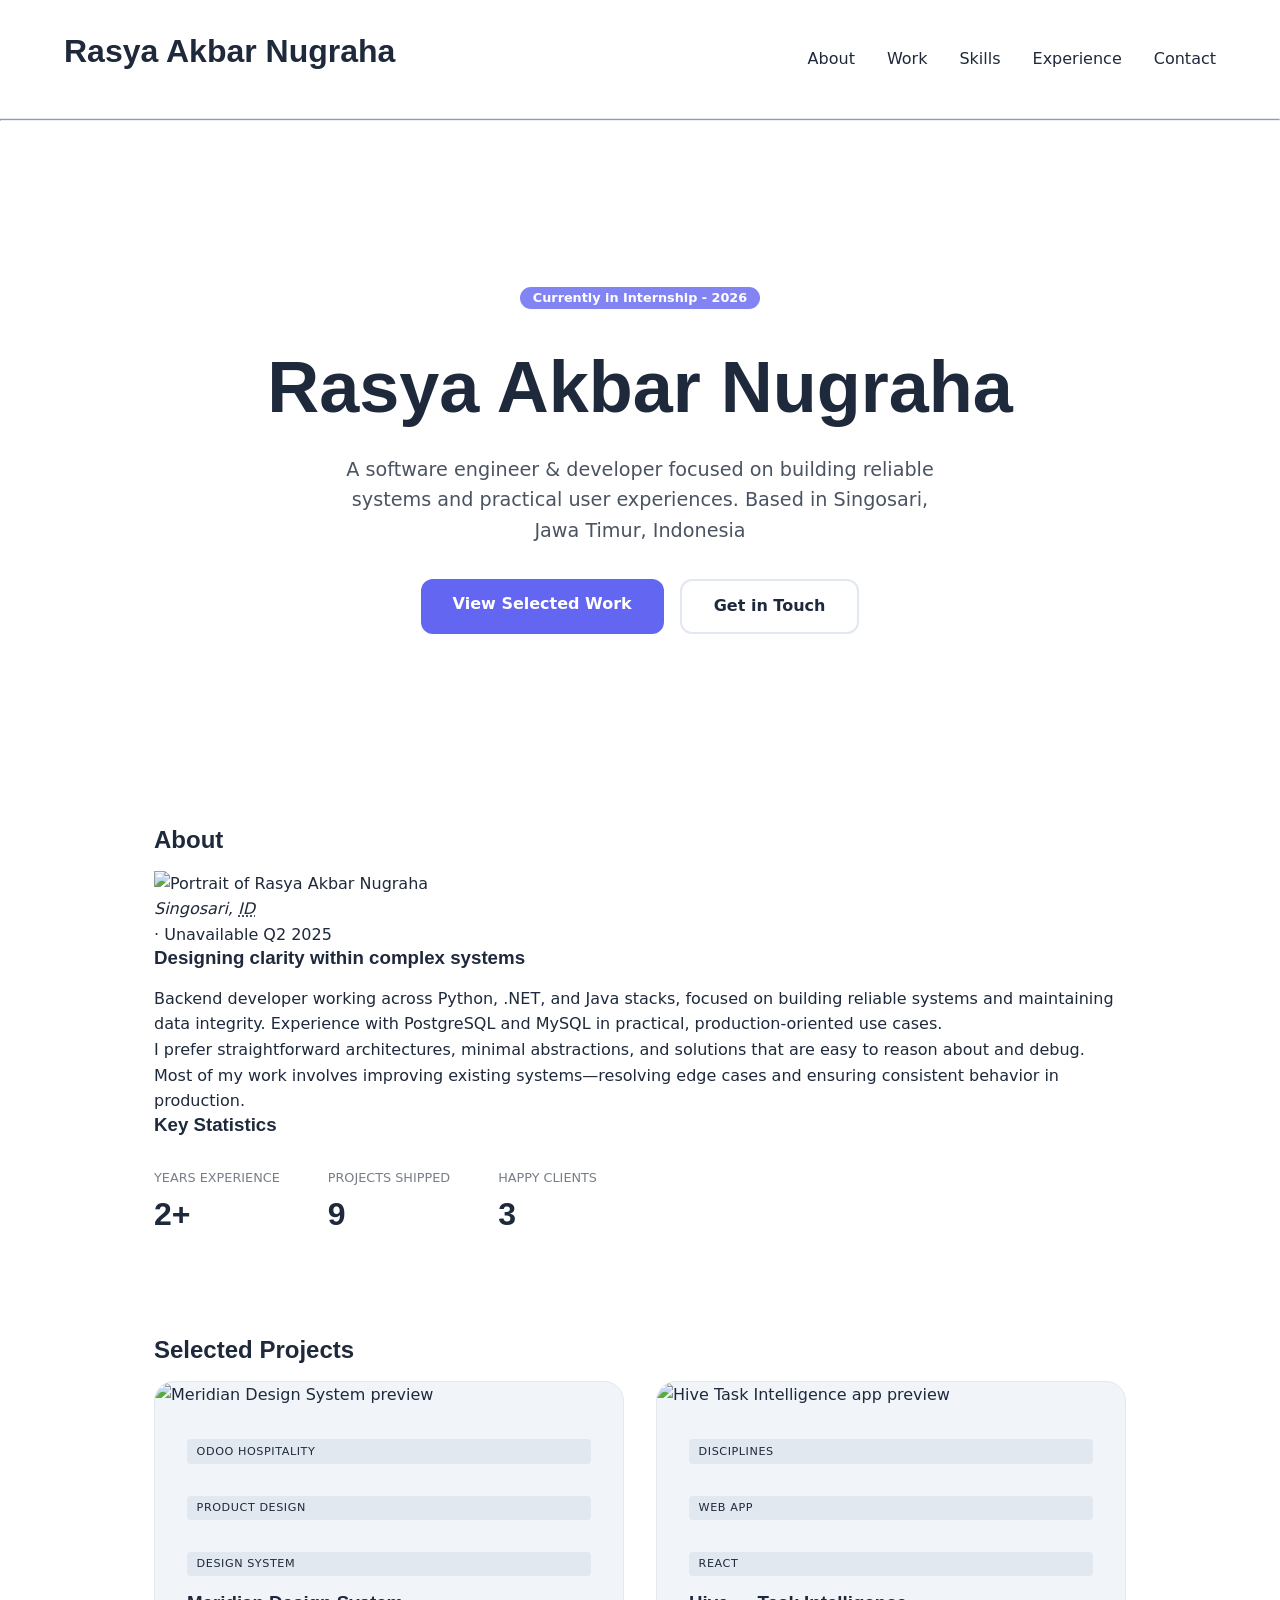
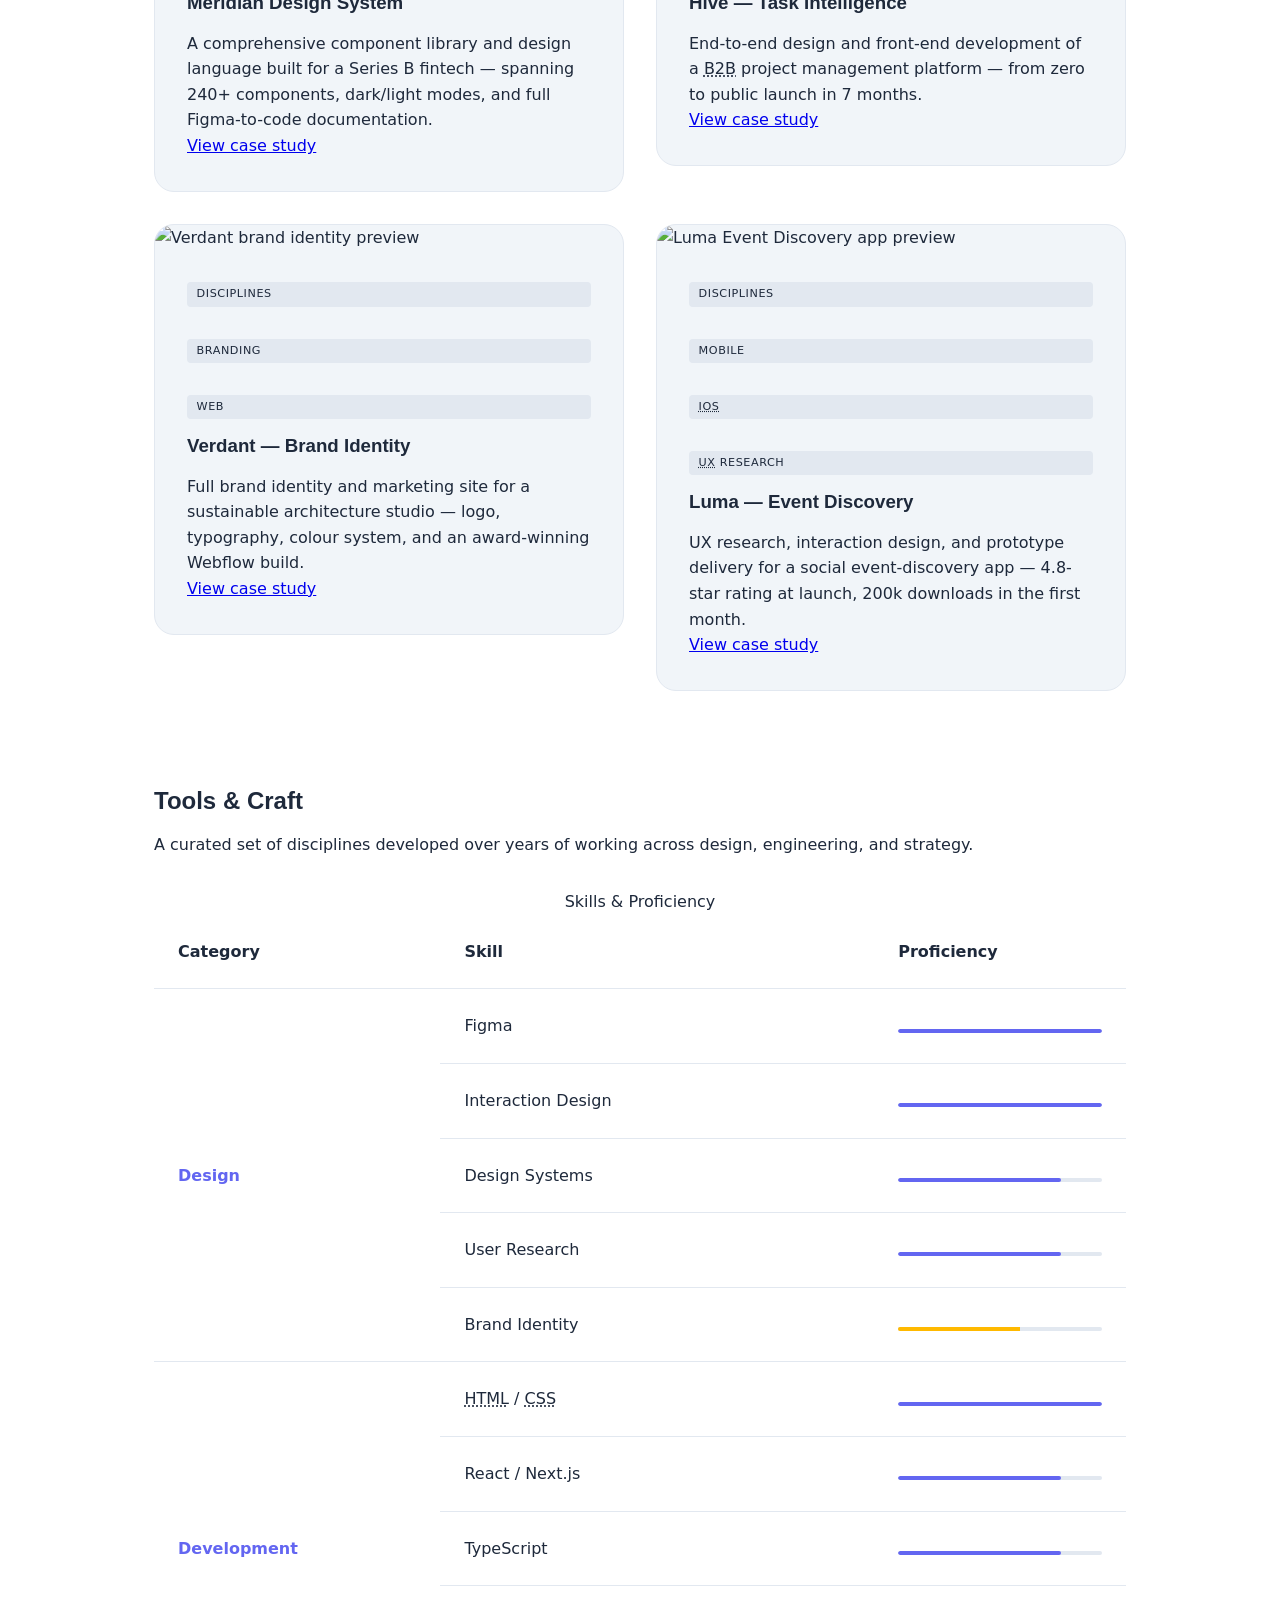
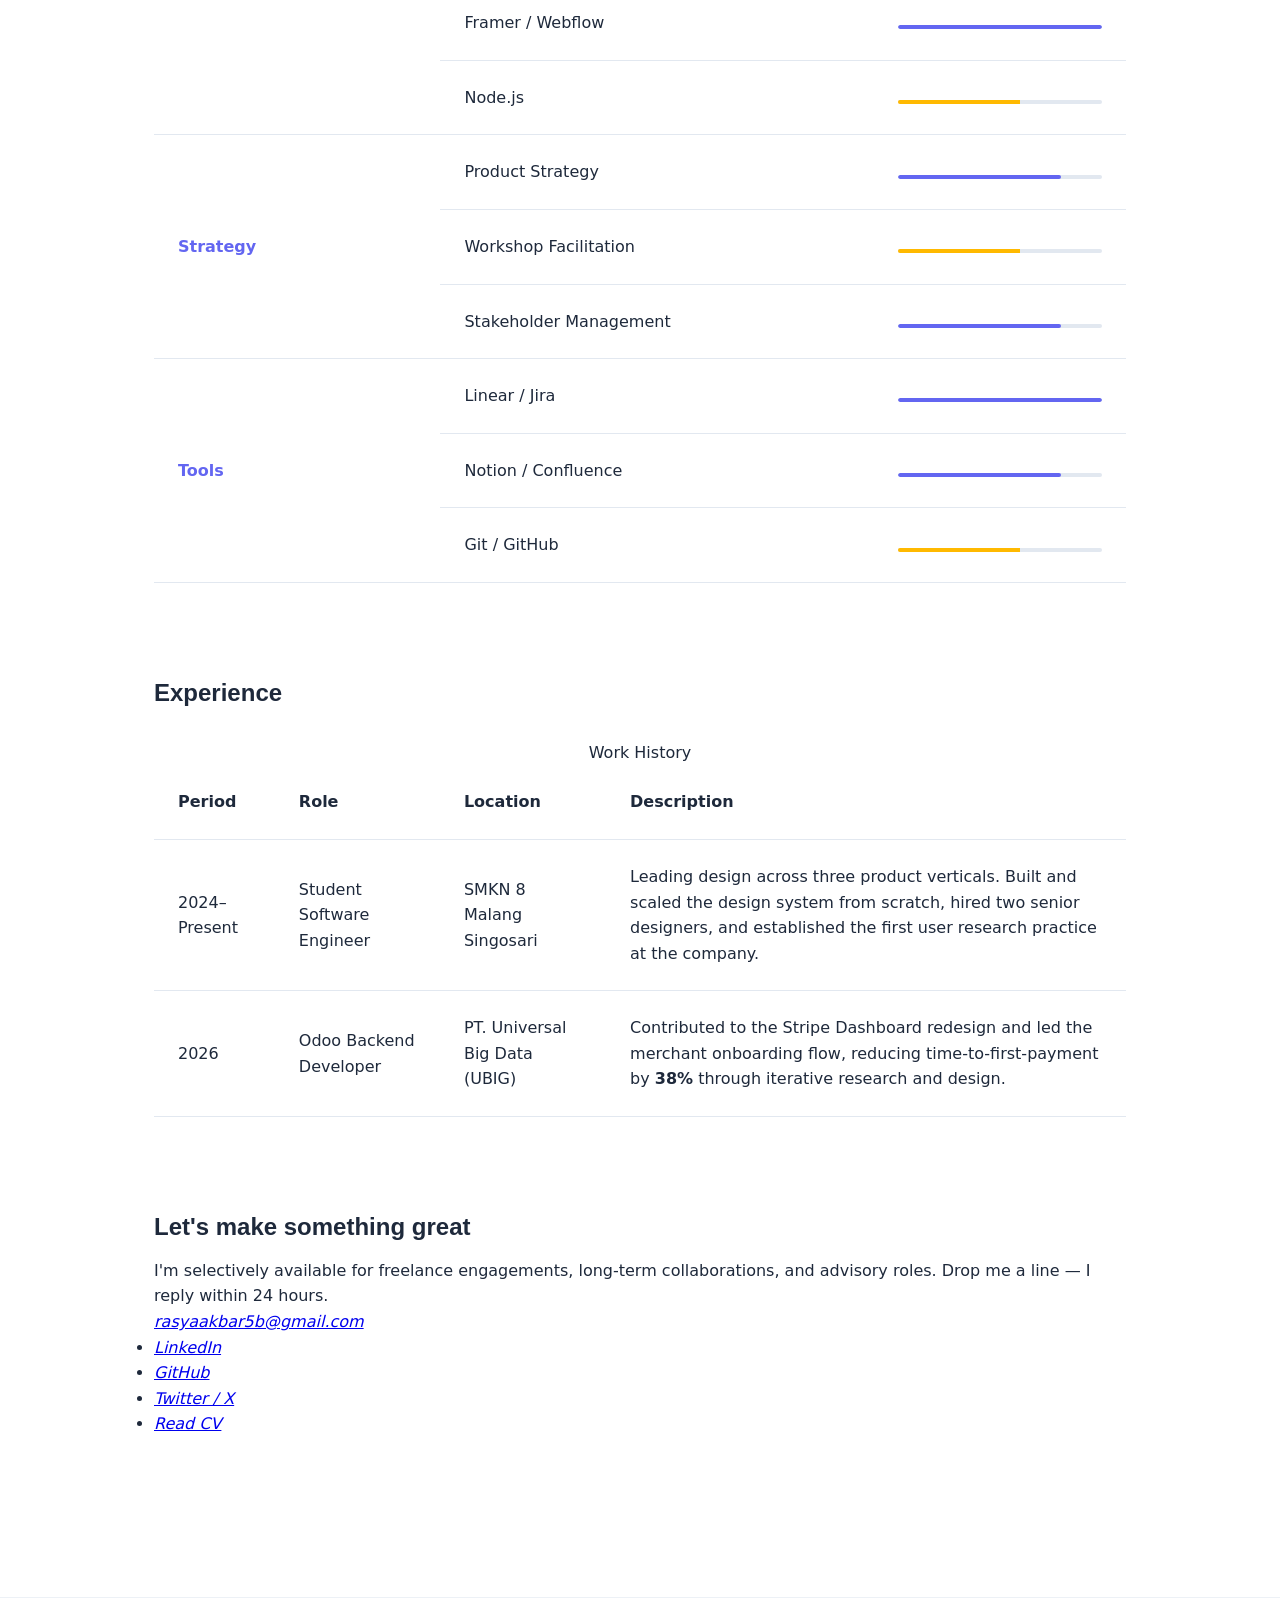
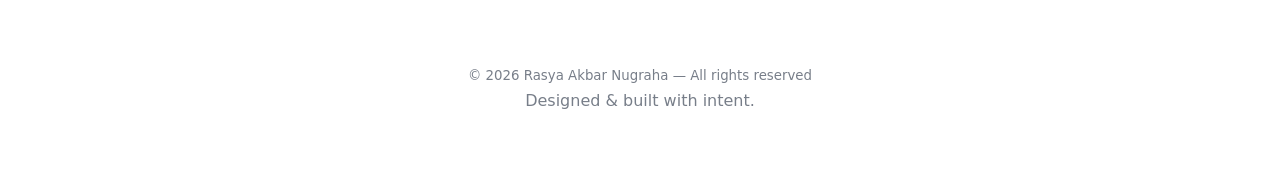
==== index.html @ 61285268 "refactor: comment out color-scheme and theme-color meta tags in index.html" ====
<!DOCTYPE html>
<html lang="en">

    <head>
        <meta charset="UTF-8">
        <meta name="viewport" content="width=device-width, initial-scale=1.0">
        <base href="https://rasyaakbar-dev.github.io/" target="_self">

        <title>Rasya Akbar Nugraha | Website</title>
        <meta name="application-name" content="Rasya A.N. Website" lang="en">
        <meta name="description"
            content="The HTML reference describes all elements and attributes of HTML, including global attributes that apply to all elements.">
        <meta name="author" content="Rasya Akbar Nugraha">
        <meta name="generator" content="GitHub Pages">
        <meta name="keywords" content="personal site, webpage">

        <!-- <meta name="color-scheme" content="light dark">
        <meta name="theme-color" content="white" media="(prefers-color-scheme: light)">
        <meta name="theme-color" content="black" media="(prefers-color-scheme: dark)"> -->

        <link rel="stylesheet" href="style.css">
    </head>

    <body>

        <!-- ─── Navigation ─── -->
        <header>
            <h1>Rasya Akbar Nugraha</h1>
            <nav aria-label="Primary navigation">
                <menu>
                    <li><a href="#about">About</a></li>
                    <li><a href="#work">Work</a></li>
                    <li><a href="#skills">Skills</a></li>
                    <li><a href="#experience">Experience</a></li>
                    <li><a href="#contact">Contact</a></li>
                </menu>
            </nav>
        </header>

        <hr>

        <main>

            <section id="hero" aria-label="Introduction">
                <p><mark>Currently in Internship - 2026</mark></p>
                <h2>Rasya Akbar Nugraha</h2>
                <p>A software engineer &amp; developer focused on building reliable systems and practical user
                    experiences. Based in Singosari, Jawa Timur, Indonesia
                </p>
                <nav aria-label="Hero actions">
                    <a href="#work">View Selected Work</a>
                    <a href="#contact">Get in Touch</a>
                </nav>
            </section>

            <section id="about" aria-labelledby="about-heading">
                <h2 id="about-heading">About</h2>

                <figure>
                    <img src="placeholder-portrait.jpg" alt="Portrait of Rasya Akbar Nugraha" width="400"
                        height="533" />
                    <figcaption>
                        <address>Singosari, <abbr title="Indonesia">ID</abbr></address>
                        · Unavailable <time datetime="2025-05">Q2 2025</time>
                    </figcaption>
                </figure>

                <div>
                    <h3>Designing clarity within complex systems</h3>
                    <p>
                        Backend developer working across Python, .NET, and Java stacks, focused on building reliable
                        systems and maintaining data integrity. Experience with PostgreSQL and MySQL in practical,
                        production-oriented use cases.
                    </p>
                    <p>
                        I prefer straightforward architectures, minimal abstractions, and solutions that are easy to
                        reason about and debug. Most of my work involves improving existing systems—resolving edge cases
                        and ensuring consistent behavior in production.
                    </p>


                    <h3>Key Statistics</h3>
                    <dl>
                        <div>
                            <dt>Years experience</dt>
                            <dd><data value="2+">2+</data></dd>
                        </div>
                        <div>
                            <dt>Projects shipped</dt>
                            <dd><data value="9"></data>9</dd>
                        </div>
                        <div>
                            <dt>Happy clients</dt>
                            <dd><data value="3">3</data></dd>
                        </div>
                    </dl>
                </div>
            </section>

            <section id="project">
                <h2>Selected Projects</h2>
                <ul aria-label="Project list">

                    <li>
                        <article>
                            <img src="placeholder-project-1.jpg" alt="Meridian Design System preview" width="800"
                                height="450" />
                            <div class="project-details">
                                <ul aria-label="Project disciplines" class="project-disciplines">
                                    <li>Odoo Hospitality</li>
                                    <li>Product Design</li>
                                    <li>Design System</li>
                                </ul>
                                <h3>Meridian Design System</h3>
                                <p>
                                    A comprehensive component library and design language built for a
                                    Series B fintech — spanning 240+ components, dark/light modes,
                                    and full Figma-to-code documentation.
                                </p>
                                <a href="#work" aria-label="View Meridian Design System case study">View case study</a>
                            </div>
                        </article>
                    </li>

                    <li>
                        <article>
                            <img src="placeholder-project-2.jpg" alt="Hive Task Intelligence app preview" width="800"
                                height="450" />
                            <div class="project-details">
                                <ul aria-label="Project disciplines" class="project-disciplines">
                                    <li>Disciplines</li>
                                    <li>Web App</li>
                                    <li>React</li>
                                </ul>
                                <h3>Hive — Task Intelligence</h3>
                                <p>
                                    End-to-end design and front-end development of a
                                    <abbr title="Business-to-Business">B2B</abbr> project
                                    management platform — from zero to public launch in 7 months.
                                </p>
                                <a href="#work" aria-label="View Hive case study">View case study</a>
                            </div>
                        </article>
                    </li>

                    <li>
                        <article>
                            <img src="placeholder-project-3.jpg" alt="Verdant brand identity preview" width="800"
                                height="450" />
                            <div class="project-details">
                                <ul aria-label="Project disciplines" class="project-disciplines">
                                    <li>Disciplines</li>
                                    <li>Branding</li>
                                    <li>Web</li>
                                </ul>
                                <h3>Verdant — Brand Identity</h3>
                                <p>
                                    Full brand identity and marketing site for a sustainable
                                    architecture studio — logo, typography, colour system, and
                                    an award-winning Webflow build.
                                </p>
                                <a href="#work" aria-label="View Verdant case study">View case study</a>
                            </div>
                        </article>
                    </li>

                    <li>
                        <article>
                            <img src="placeholder-project-4.jpg" alt="Luma Event Discovery app preview" width="800"
                                height="450" />
                            <div class="project-details">
                                <ul aria-label="Project disciplines" class="project-disciplines">
                                    <li>Disciplines</li>
                                    <li>Mobile</li>
                                    <li><abbr title="iPhone Operating System">iOS</abbr></li>
                                    <li><abbr title="User Experience">UX</abbr> Research</li>
                                </ul>
                                <h3>Luma — Event Discovery</h3>
                                <p>
                                    UX research, interaction design, and prototype delivery for a
                                    social event-discovery app — 4.8-star rating at launch,
                                    200k downloads in the first month.
                                </p>
                                <a href="#work" aria-label="View Luma case study">View case study</a>
                            </div>
                        </article>
                    </li>

                </ul>
            </section>

            <section id="skills" aria-labelledby="skills-heading">
                <h2 id="skills-heading">Tools &amp; Craft</h2>
                <p>
                    A curated set of disciplines developed over years of working across
                    design, engineering, and strategy.
                </p>

                <table aria-label="Skills by category and proficiency">
                    <caption>Skills &amp; Proficiency</caption>
                    <thead>
                        <tr>
                            <th scope="col">Category</th>
                            <th scope="col">Skill</th>
                            <!-- meter = scalar value within a known range -->
                            <th scope="col">Proficiency</th>
                        </tr>
                    </thead>
                    <tbody>
                        <tr>
                            <th scope="rowgroup" rowspan="5">Design</th>
                            <td>Figma</td>
                            <td><meter value="1.0" min="0" max="1" low="0.4" high="0.75" optimum="1"
                                    title="Expert">Expert</meter></td>
                        </tr>
                        <tr>
                            <td>Interaction Design</td>
                            <td><meter value="1.0" min="0" max="1" low="0.4" high="0.75" optimum="1"
                                    title="Expert">Expert</meter></td>
                        </tr>
                        <tr>
                            <td>Design Systems</td>
                            <td><meter value="0.8" min="0" max="1" low="0.4" high="0.75" optimum="1"
                                    title="Advanced">Advanced</meter></td>
                        </tr>
                        <tr>
                            <td>User Research</td>
                            <td><meter value="0.8" min="0" max="1" low="0.4" high="0.75" optimum="1"
                                    title="Advanced">Advanced</meter></td>
                        </tr>
                        <tr>
                            <td>Brand Identity</td>
                            <td><meter value="0.6" min="0" max="1" low="0.4" high="0.75" optimum="1"
                                    title="Proficient">Proficient</meter></td>
                        </tr>
                        <tr>
                            <th scope="rowgroup" rowspan="5">Development</th>
                            <td><abbr title="HyperText Markup Language">HTML</abbr> / <abbr
                                    title="Cascading Style Sheets">CSS</abbr></td>
                            <td><meter value="1.0" min="0" max="1" low="0.4" high="0.75" optimum="1"
                                    title="Expert">Expert</meter></td>
                        </tr>
                        <tr>
                            <td>React / Next.js</td>
                            <td><meter value="0.8" min="0" max="1" low="0.4" high="0.75" optimum="1"
                                    title="Advanced">Advanced</meter></td>
                        </tr>
                        <tr>
                            <td>TypeScript</td>
                            <td><meter value="0.8" min="0" max="1" low="0.4" high="0.75" optimum="1"
                                    title="Advanced">Advanced</meter></td>
                        </tr>
                        <tr>
                            <td>Framer / Webflow</td>
                            <td><meter value="1.0" min="0" max="1" low="0.4" high="0.75" optimum="1"
                                    title="Expert">Expert</meter></td>
                        </tr>
                        <tr>
                            <td>Node.js</td>
                            <td><meter value="0.6" min="0" max="1" low="0.4" high="0.75" optimum="1"
                                    title="Proficient">Proficient</meter></td>
                        </tr>
                        <tr>
                            <th scope="rowgroup" rowspan="3">Strategy</th>
                            <td>Product Strategy</td>
                            <td><meter value="0.8" min="0" max="1" low="0.4" high="0.75" optimum="1"
                                    title="Advanced">Advanced</meter></td>
                        </tr>
                        <tr>
                            <td>Workshop Facilitation</td>
                            <td><meter value="0.6" min="0" max="1" low="0.4" high="0.75" optimum="1"
                                    title="Proficient">Proficient</meter></td>
                        </tr>
                        <tr>
                            <td>Stakeholder Management</td>
                            <td><meter value="0.8" min="0" max="1" low="0.4" high="0.75" optimum="1"
                                    title="Advanced">Advanced</meter></td>
                        </tr>
                        <tr>
                            <th scope="rowgroup" rowspan="3">Tools</th>
                            <td>Linear / Jira</td>
                            <td><meter value="1.0" min="0" max="1" low="0.4" high="0.75" optimum="1"
                                    title="Expert">Expert</meter></td>
                        </tr>
                        <tr>
                            <td>Notion / Confluence</td>
                            <td><meter value="0.8" min="0" max="1" low="0.4" high="0.75" optimum="1"
                                    title="Advanced">Advanced</meter></td>
                        </tr>
                        <tr>
                            <td>Git / GitHub</td>
                            <td><meter value="0.6" min="0" max="1" low="0.4" high="0.75" optimum="1"
                                    title="Proficient">Proficient</meter></td>
                        </tr>
                    </tbody>
                </table>
            </section>

            <!-- ─── Experience ─── -->
            <section id="experience" aria-labelledby="experience-heading">
                <h2 id="experience-heading">Experience</h2>

                <table aria-label="Work history">
                    <caption>Work History</caption>
                    <thead>
                        <tr>
                            <th scope="col">Period</th>
                            <th scope="col">Role</th>
                            <th scope="col">Location</th>
                            <th scope="col">Description</th>
                        </tr>
                    </thead>
                    <tbody>
                        <tr>
                            <td><time datetime="2024">2024</time>–<time datetime="2026-04-28">Present</time></td>
                            <td>Student Software Engineer</td>
                            <td>SMKN 8 Malang Singosari</td>
                            <td>Leading design across three product verticals. Built and scaled the design system from
                                scratch, hired two senior designers, and established the first user research practice at
                                the company.</td>
                        </tr>
                        <tr>
                            <td><time datetime="2024">2026</time></td>
                            <td>Odoo Backend Developer</td>
                            <td>PT. Universal Big Data (UBIG)</td>
                            <td>Contributed to the Stripe Dashboard redesign and led the merchant onboarding flow,
                                reducing time-to-first-payment by <strong>38%</strong> through iterative research and
                                design.</td>
                        </tr>
                    </tbody>
                </table>
            </section>

            <!-- ─── Contact ─── -->
            <section id="contact" aria-labelledby="contact-heading">
                <h2 id="contact-heading">Let's make something great</h2>
                <p>
                    I'm selectively available for freelance engagements, long-term collaborations,
                    and advisory roles. Drop me a line — I reply within 24 hours.
                </p>

                <address>
                    <a href="mailto:rasyaakbar5b@gmail.com" aria-label="Send mail to Rasya Akbar Nugraha">
                        rasyaakbar5b@gmail.com
                    </a>

                    <ul aria-label="Social links">
                        <li><a href="www.linkedin.com/in/rasya-akbar-nugraha-b890b4400"
                                aria-label="LinkedIn profile">LinkedIn</a></li>
                        <li><a href="https://github.com/rasyaakbar-dev" aria-label="GitHub profile">GitHub</a></li>
                        <li><a href="https://x.com/NRasya37251" aria-label="Twitter / X profile">Twitter / X</a></li>
                        <li><a href="#" aria-label="Download CV">Read CV</a></li>
                    </ul>
                </address>
            </section>

        </main>

        <footer>
            <small>© 2026 Rasya Akbar Nugraha — All rights reserved</small>
            <p>Designed &amp; built with intent.</p>
        </footer>

    </body>

</html>
---- style.css ----
:root {
    /* Color Palette - Premium Slate/Indigo */
    --bg-light: #ffffff;
    --bg-dark: #0f172a;
    --text-light: #1e293b;
    --text-dark: #f8fafc;
    --accent: #6366f1;
    --accent-hover: #4f46e5;
    --surface-light: #f1f5f9;
    --surface-dark: #1e293b;
    --border-light: #e2e8f0;
    --border-dark: #334155;

    /* Typography */
    --font-main: 'Inter', system-ui, -apple-system, sans-serif;
    --font-heading: 'Outfit', sans-serif;

    /* Spacing & Radii */
    --radius-sm: 8px;
    --radius-md: 12px;
    --radius-lg: 20px;
    --shadow-sm: 0 1px 3px 0 rgb(0 0 0 / 0.1);
    --shadow-md: 0 4px 6px -1px rgb(0 0 0 / 0.1);
}

@media (prefers-color-scheme: dark) {
    :root {
        --bg: var(--bg-dark);
        --text: var(--text-dark);
        --surface: var(--surface-dark);
        --border: var(--border-dark);
    }
}

@media (prefers-color-scheme: light) {
    :root {
        --bg: var(--bg-light);
        --text: var(--text-light);
        --surface: var(--surface-light);
        --border: var(--border-light);
    }
}

* {
    margin: 0;
    padding: 0;
    box-sizing: border-box;
}

body {
    background-color: var(--bg);
    color: var(--text);
    font-family: var(--font-main);
    line-height: 1.6;
    transition: background-color 0.3s, color 0.3s;
    overflow-x: hidden;
}

h1,
h2,
h3 {
    font-family: var(--font-heading);
    font-weight: 700;
    line-height: 1.2;
    margin-bottom: 1rem;
}

/* --- Layout --- */
header {
    padding: 2rem 5%;
    display: flex;
    justify-content: space-between;
    align-items: center;
    position: sticky;
    top: 0;
    z-index: 100;
    background: rgba(var(--bg), 0.8);
    backdrop-filter: blur(10px);
    border-bottom: 1px solid var(--border);
}

menu {
    display: flex;
    gap: 2rem;
    list-style: none;
}

menu a {
    text-decoration: none;
    color: var(--text);
    font-weight: 500;
    transition: color 0.2s;
}

menu a:hover {
    color: var(--accent);
}

main {
    max-width: 1100px;
    margin: 0 auto;
    padding: 4rem 5%;
}

section {
    margin-bottom: 6rem;
}

/* --- Hero --- */
#hero {
    text-align: center;
    padding: 6rem 0;
}

#hero mark {
    background: var(--accent);
    color: white;
    padding: 0.2rem 0.8rem;
    border-radius: 100px;
    font-size: 0.8rem;
    font-weight: 600;
}

#hero h2 {
    font-size: clamp(2.5rem, 8vw, 4.5rem);
    margin: 1.5rem 0;
}

#hero p {
    font-size: 1.2rem;
    color: var(--text);
    max-width: 600px;
    margin: 0 auto 2rem;
    opacity: 0.8;
}

#hero nav {
    display: flex;
    gap: 1rem;
    justify-content: center;
}

#hero nav a {
    padding: 0.8rem 2rem;
    border-radius: var(--radius-md);
    text-decoration: none;
    font-weight: 600;
    transition: transform 0.2s, background 0.2s;
}

#hero nav a:first-child {
    background: var(--accent);
    color: white;
}

#hero nav a:last-child {
    border: 2px solid var(--border);
    color: var(--text);
}

#hero nav a:hover {
    transform: translateY(-2px);
}

/* --- Projects --- */
#project ul {
    display: grid;
    grid-template-columns: repeat(auto-fit, minmax(400px, 1fr));
    gap: 2rem;
    list-style: none;
}

article {
    background: var(--surface);
    border-radius: var(--radius-lg);
    overflow: hidden;
    border: 1px solid var(--border);
    transition: transform 0.3s, box-shadow 0.3s;
}

article:hover {
    transform: translateY(-5px);
    box-shadow: var(--shadow-md);
}

article img {
    width: 100%;
    height: 250px;
    object-fit: cover;
}

.project-details {
    padding: 2rem;
}

.project-disciplines {
    display: flex;
    gap: 0.5rem;
    list-style: none;
    margin-bottom: 1rem;
}

.project-disciplines li {
    font-size: 0.7rem;
    text-transform: uppercase;
    letter-spacing: 0.05em;
    padding: 0.2rem 0.6rem;
    background: var(--border);
    border-radius: 4px;
}

/* --- Tables & Stats --- */
dl {
    display: flex;
    gap: 3rem;
    margin-top: 2rem;
}

dl dt {
    font-size: 0.8rem;
    text-transform: uppercase;
    opacity: 0.6;
}

dl dd {
    font-size: 2rem;
    font-weight: 700;
    font-family: var(--font-heading);
}

table {
    width: 100%;
    border-collapse: collapse;
    margin-top: 2rem;
}

th,
td {
    padding: 1.5rem;
    text-align: left;
    border-bottom: 1px solid var(--border);
}

th[scope="rowgroup"] {
    font-weight: 700;
    color: var(--accent);
}

meter {
    width: 100%;
    height: 8px;
}

/* --- Footer --- */
footer {
    padding: 4rem 5%;
    text-align: center;
    border-top: 1px solid var(--border);
    opacity: 0.6;
}

/* Custom Meter Styling */
meter::-webkit-meter-bar {
    background: var(--border);
    border: none;
    border-radius: 10px;
}

meter::-webkit-meter-optimum-value {
    background: var(--accent);
    border-radius: 10px;
}
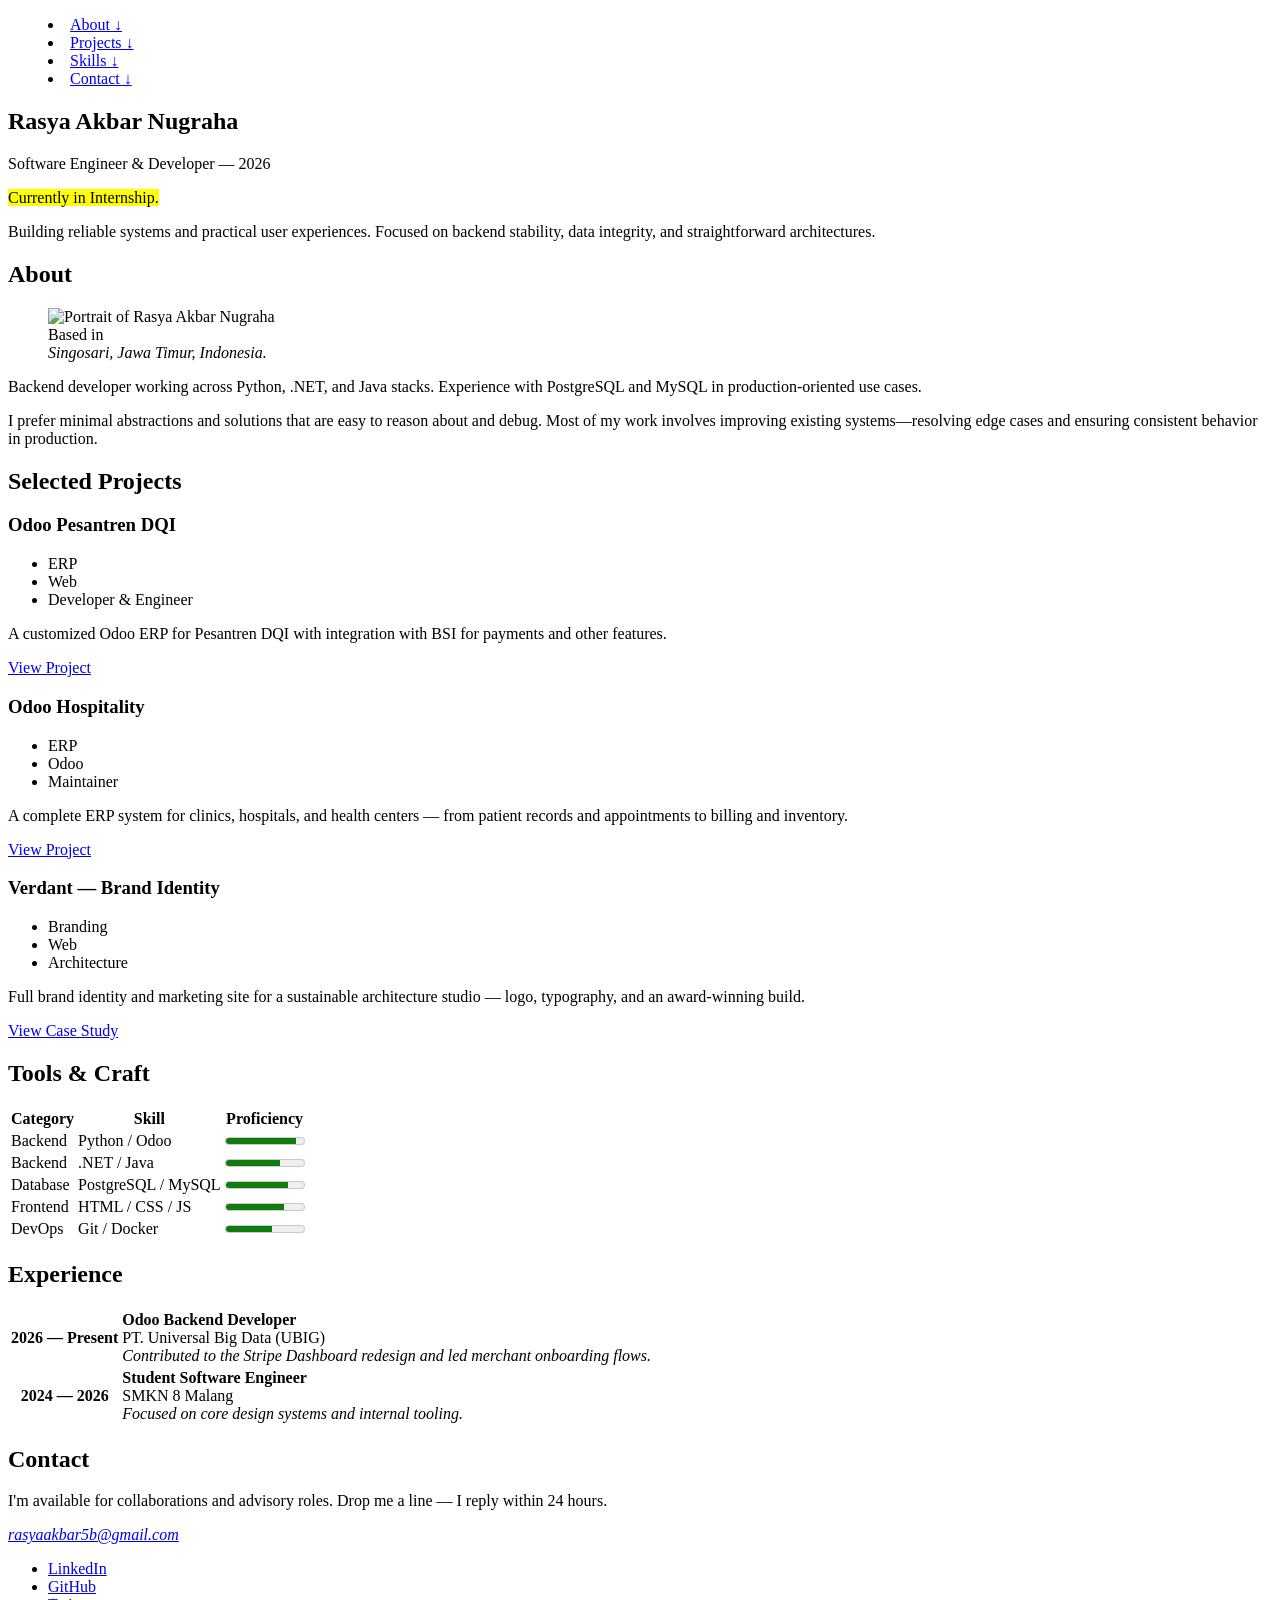
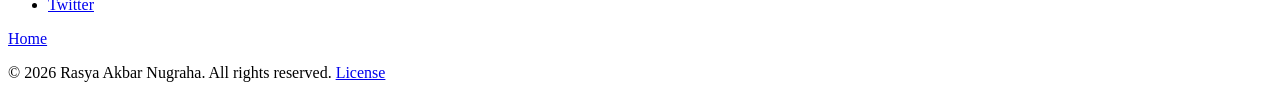
==== commit 1bbf5391: "update shit" ====
--- a/index.html
+++ b/index.html
@@ -4,361 +4,196 @@
     <head>
         <meta charset="UTF-8">
         <meta name="viewport" content="width=device-width, initial-scale=1.0">
-        <base href="https://rasyaakbar-dev.github.io/" target="_self">
-
-        <title>Rasya Akbar Nugraha | Website</title>
-        <meta name="application-name" content="Rasya A.N. Website" lang="en">
+
+        <title>Rasya Akbar Nugraha | Software Engineer</title>
         <meta name="description"
-            content="The HTML reference describes all elements and attributes of HTML, including global attributes that apply to all elements.">
+            content="Portfolio of Rasya Akbar Nugraha, a software engineer focused on reliable backend systems.">
         <meta name="author" content="Rasya Akbar Nugraha">
-        <meta name="generator" content="GitHub Pages">
-        <meta name="keywords" content="personal site, webpage">
-
-        <!-- <meta name="color-scheme" content="light dark">
-        <meta name="theme-color" content="white" media="(prefers-color-scheme: light)">
-        <meta name="theme-color" content="black" media="(prefers-color-scheme: dark)"> -->
-
-        <link rel="stylesheet" href="style.css">
+        <meta name="generator" content="HTML & CSS">
+        <meta name="keywords" content="">
+
+        <meta name="color-scheme" content="light dark">
     </head>
 
     <body>
 
-        <!-- ─── Navigation ─── -->
         <header>
-            <h1>Rasya Akbar Nugraha</h1>
-            <nav aria-label="Primary navigation">
+
+            <nav>
                 <menu>
-                    <li><a href="#about">About</a></li>
-                    <li><a href="#work">Work</a></li>
-                    <li><a href="#skills">Skills</a></li>
-                    <li><a href="#experience">Experience</a></li>
-                    <li><a href="#contact">Contact</a></li>
+                    <li><a href="#about">About &darr;</a></li>
+                    <li><a href="#projects">Projects &darr;</a></li>
+                    <li><a href="#skills">Skills &darr;</a></li>
+                    <li><a href="#contact">Contact &darr;</a></li>
                 </menu>
             </nav>
         </header>
 
-        <hr>
-
         <main>
-
-            <section id="hero" aria-label="Introduction">
-                <p><mark>Currently in Internship - 2026</mark></p>
-                <h2>Rasya Akbar Nugraha</h2>
-                <p>A software engineer &amp; developer focused on building reliable systems and practical user
-                    experiences. Based in Singosari, Jawa Timur, Indonesia
+            <section id="profile">
+                <hgroup>
+                    <h1>Rasya Akbar Nugraha</h1>
+                    <p>Software Engineer &amp; Developer — 2026</p>
+                </hgroup>
+
+                <mark>Currently in Internship.</mark>
+
+                <p>
+                    Building reliable systems and practical user experiences.
+                    Focused on backend stability, data integrity, and straightforward architectures.
                 </p>
-                <nav aria-label="Hero actions">
-                    <a href="#work">View Selected Work</a>
-                    <a href="#contact">Get in Touch</a>
-                </nav>
-            </section>
-
-            <section id="about" aria-labelledby="about-heading">
-                <h2 id="about-heading">About</h2>
+            </section>
+
+            <section id="about">
+                <h2>About</h2>
 
                 <figure>
-                    <img src="placeholder-portrait.jpg" alt="Portrait of Rasya Akbar Nugraha" width="400"
-                        height="533" />
-                    <figcaption>
-                        <address>Singosari, <abbr title="Indonesia">ID</abbr></address>
-                        · Unavailable <time datetime="2025-05">Q2 2025</time>
+                    <img src="/assets/pic/portrait.jpg" alt="Portrait of Rasya Akbar Nugraha" width="400" height="300"
+                        loading="lazy">
+                    <figcaption>Based in <address>Singosari, Jawa Timur, Indonesia.</address>
                     </figcaption>
                 </figure>
 
-                <div>
-                    <h3>Designing clarity within complex systems</h3>
+                <p>
+                    Backend developer working across Python, .NET, and Java stacks.
+                    Experience with PostgreSQL and MySQL in production-oriented use cases.
+                </p>
+                <p>
+                    I prefer minimal abstractions and solutions that are easy to reason about and debug.
+                    Most of my work involves improving existing systems—resolving edge cases and ensuring consistent
+                    behavior in production.
+                </p>
+            </section>
+
+            <section id="projects">
+                <h2>Selected Projects</h2>
+
+                <article>
+                    <h3>Odoo Pesantren DQI</h3>
+                    <ul>
+                        <li>ERP</li>
+                        <li>Web</li>
+                        <li>Developer &amp; Engineer</li>
+                    </ul>
                     <p>
-                        Backend developer working across Python, .NET, and Java stacks, focused on building reliable
-                        systems and maintaining data integrity. Experience with PostgreSQL and MySQL in practical,
-                        production-oriented use cases.
+                        A customized Odoo ERP for Pesantren DQI with integration with BSI for payments and other
+                        features.
                     </p>
+                    <a href="#">View Project</a>
+                </article>
+
+                <article>
+                    <h3>Odoo Hospitality</h3>
+                    <ul>
+                        <li>ERP</li>
+                        <li>Odoo</li>
+                        <li>Maintainer</li>
+                    </ul>
                     <p>
-                        I prefer straightforward architectures, minimal abstractions, and solutions that are easy to
-                        reason about and debug. Most of my work involves improving existing systems—resolving edge cases
-                        and ensuring consistent behavior in production.
+                        A complete ERP system for clinics, hospitals, and health centers —
+                        from patient records and appointments to billing and inventory.
                     </p>
-
-
-                    <h3>Key Statistics</h3>
-                    <dl>
-                        <div>
-                            <dt>Years experience</dt>
-                            <dd><data value="2+">2+</data></dd>
-                        </div>
-                        <div>
-                            <dt>Projects shipped</dt>
-                            <dd><data value="9"></data>9</dd>
-                        </div>
-                        <div>
-                            <dt>Happy clients</dt>
-                            <dd><data value="3">3</data></dd>
-                        </div>
-                    </dl>
-                </div>
-            </section>
-
-            <section id="project">
-                <h2>Selected Projects</h2>
-                <ul aria-label="Project list">
-
-                    <li>
-                        <article>
-                            <img src="placeholder-project-1.jpg" alt="Meridian Design System preview" width="800"
-                                height="450" />
-                            <div class="project-details">
-                                <ul aria-label="Project disciplines" class="project-disciplines">
-                                    <li>Odoo Hospitality</li>
-                                    <li>Product Design</li>
-                                    <li>Design System</li>
-                                </ul>
-                                <h3>Meridian Design System</h3>
-                                <p>
-                                    A comprehensive component library and design language built for a
-                                    Series B fintech — spanning 240+ components, dark/light modes,
-                                    and full Figma-to-code documentation.
-                                </p>
-                                <a href="#work" aria-label="View Meridian Design System case study">View case study</a>
-                            </div>
-                        </article>
-                    </li>
-
-                    <li>
-                        <article>
-                            <img src="placeholder-project-2.jpg" alt="Hive Task Intelligence app preview" width="800"
-                                height="450" />
-                            <div class="project-details">
-                                <ul aria-label="Project disciplines" class="project-disciplines">
-                                    <li>Disciplines</li>
-                                    <li>Web App</li>
-                                    <li>React</li>
-                                </ul>
-                                <h3>Hive — Task Intelligence</h3>
-                                <p>
-                                    End-to-end design and front-end development of a
-                                    <abbr title="Business-to-Business">B2B</abbr> project
-                                    management platform — from zero to public launch in 7 months.
-                                </p>
-                                <a href="#work" aria-label="View Hive case study">View case study</a>
-                            </div>
-                        </article>
-                    </li>
-
-                    <li>
-                        <article>
-                            <img src="placeholder-project-3.jpg" alt="Verdant brand identity preview" width="800"
-                                height="450" />
-                            <div class="project-details">
-                                <ul aria-label="Project disciplines" class="project-disciplines">
-                                    <li>Disciplines</li>
-                                    <li>Branding</li>
-                                    <li>Web</li>
-                                </ul>
-                                <h3>Verdant — Brand Identity</h3>
-                                <p>
-                                    Full brand identity and marketing site for a sustainable
-                                    architecture studio — logo, typography, colour system, and
-                                    an award-winning Webflow build.
-                                </p>
-                                <a href="#work" aria-label="View Verdant case study">View case study</a>
-                            </div>
-                        </article>
-                    </li>
-
-                    <li>
-                        <article>
-                            <img src="placeholder-project-4.jpg" alt="Luma Event Discovery app preview" width="800"
-                                height="450" />
-                            <div class="project-details">
-                                <ul aria-label="Project disciplines" class="project-disciplines">
-                                    <li>Disciplines</li>
-                                    <li>Mobile</li>
-                                    <li><abbr title="iPhone Operating System">iOS</abbr></li>
-                                    <li><abbr title="User Experience">UX</abbr> Research</li>
-                                </ul>
-                                <h3>Luma — Event Discovery</h3>
-                                <p>
-                                    UX research, interaction design, and prototype delivery for a
-                                    social event-discovery app — 4.8-star rating at launch,
-                                    200k downloads in the first month.
-                                </p>
-                                <a href="#work" aria-label="View Luma case study">View case study</a>
-                            </div>
-                        </article>
-                    </li>
-
-                </ul>
-            </section>
-
-            <section id="skills" aria-labelledby="skills-heading">
-                <h2 id="skills-heading">Tools &amp; Craft</h2>
-                <p>
-                    A curated set of disciplines developed over years of working across
-                    design, engineering, and strategy.
-                </p>
-
-                <table aria-label="Skills by category and proficiency">
-                    <caption>Skills &amp; Proficiency</caption>
+                    <a href="#">View Project</a>
+                </article>
+
+                <article>
+                    <h3>Verdant — Brand Identity</h3>
+                    <ul>
+                        <li>Branding</li>
+                        <li>Web</li>
+                        <li>Architecture</li>
+                    </ul>
+                    <p>
+                        Full brand identity and marketing site for a sustainable architecture studio —
+                        logo, typography, and an award-winning build.
+                    </p>
+                    <a href="#">View Case Study</a>
+                </article>
+
+            </section>
+
+            <section id="skills">
+                <h2>Tools &amp; Craft</h2>
+                <table>
                     <thead>
                         <tr>
-                            <th scope="col">Category</th>
-                            <th scope="col">Skill</th>
-                            <!-- meter = scalar value within a known range -->
-                            <th scope="col">Proficiency</th>
+                            <th>Category</th>
+                            <th>Skill</th>
+                            <th>Proficiency</th>
                         </tr>
                     </thead>
                     <tbody>
                         <tr>
-                            <th scope="rowgroup" rowspan="5">Design</th>
-                            <td>Figma</td>
-                            <td><meter value="1.0" min="0" max="1" low="0.4" high="0.75" optimum="1"
-                                    title="Expert">Expert</meter></td>
-                        </tr>
-                        <tr>
-                            <td>Interaction Design</td>
-                            <td><meter value="1.0" min="0" max="1" low="0.4" high="0.75" optimum="1"
-                                    title="Expert">Expert</meter></td>
-                        </tr>
-                        <tr>
-                            <td>Design Systems</td>
-                            <td><meter value="0.8" min="0" max="1" low="0.4" high="0.75" optimum="1"
-                                    title="Advanced">Advanced</meter></td>
-                        </tr>
-                        <tr>
-                            <td>User Research</td>
-                            <td><meter value="0.8" min="0" max="1" low="0.4" high="0.75" optimum="1"
-                                    title="Advanced">Advanced</meter></td>
-                        </tr>
-                        <tr>
-                            <td>Brand Identity</td>
-                            <td><meter value="0.6" min="0" max="1" low="0.4" high="0.75" optimum="1"
-                                    title="Proficient">Proficient</meter></td>
-                        </tr>
-                        <tr>
-                            <th scope="rowgroup" rowspan="5">Development</th>
-                            <td><abbr title="HyperText Markup Language">HTML</abbr> / <abbr
-                                    title="Cascading Style Sheets">CSS</abbr></td>
-                            <td><meter value="1.0" min="0" max="1" low="0.4" high="0.75" optimum="1"
-                                    title="Expert">Expert</meter></td>
-                        </tr>
-                        <tr>
-                            <td>React / Next.js</td>
-                            <td><meter value="0.8" min="0" max="1" low="0.4" high="0.75" optimum="1"
-                                    title="Advanced">Advanced</meter></td>
-                        </tr>
-                        <tr>
-                            <td>TypeScript</td>
-                            <td><meter value="0.8" min="0" max="1" low="0.4" high="0.75" optimum="1"
-                                    title="Advanced">Advanced</meter></td>
-                        </tr>
-                        <tr>
-                            <td>Framer / Webflow</td>
-                            <td><meter value="1.0" min="0" max="1" low="0.4" high="0.75" optimum="1"
-                                    title="Expert">Expert</meter></td>
-                        </tr>
-                        <tr>
-                            <td>Node.js</td>
-                            <td><meter value="0.6" min="0" max="1" low="0.4" high="0.75" optimum="1"
-                                    title="Proficient">Proficient</meter></td>
-                        </tr>
-                        <tr>
-                            <th scope="rowgroup" rowspan="3">Strategy</th>
-                            <td>Product Strategy</td>
-                            <td><meter value="0.8" min="0" max="1" low="0.4" high="0.75" optimum="1"
-                                    title="Advanced">Advanced</meter></td>
-                        </tr>
-                        <tr>
-                            <td>Workshop Facilitation</td>
-                            <td><meter value="0.6" min="0" max="1" low="0.4" high="0.75" optimum="1"
-                                    title="Proficient">Proficient</meter></td>
-                        </tr>
-                        <tr>
-                            <td>Stakeholder Management</td>
-                            <td><meter value="0.8" min="0" max="1" low="0.4" high="0.75" optimum="1"
-                                    title="Advanced">Advanced</meter></td>
-                        </tr>
-                        <tr>
-                            <th scope="rowgroup" rowspan="3">Tools</th>
-                            <td>Linear / Jira</td>
-                            <td><meter value="1.0" min="0" max="1" low="0.4" high="0.75" optimum="1"
-                                    title="Expert">Expert</meter></td>
-                        </tr>
-                        <tr>
-                            <td>Notion / Confluence</td>
-                            <td><meter value="0.8" min="0" max="1" low="0.4" high="0.75" optimum="1"
-                                    title="Advanced">Advanced</meter></td>
-                        </tr>
-                        <tr>
-                            <td>Git / GitHub</td>
-                            <td><meter value="0.6" min="0" max="1" low="0.4" high="0.75" optimum="1"
-                                    title="Proficient">Proficient</meter></td>
+                            <td>Backend</td>
+                            <td>Python / Odoo</td>
+                            <td><meter value="0.9" title="Expert">90%</meter></td>
+                        </tr>
+                        <tr>
+                            <td>Backend</td>
+                            <td>.NET / Java</td>
+                            <td><meter value="0.7" title="Advanced">70%</meter></td>
+                        </tr>
+                        <tr>
+                            <td>Database</td>
+                            <td>PostgreSQL / MySQL</td>
+                            <td><meter value="0.8" title="Advanced">80%</meter></td>
+                        </tr>
+                        <tr>
+                            <td>Frontend</td>
+                            <td>HTML / CSS / JS</td>
+                            <td><meter value="0.75" title="Advanced">75%</meter></td>
+                        </tr>
+                        <tr>
+                            <td>DevOps</td>
+                            <td>Git / Docker</td>
+                            <td><meter value="0.6" title="Proficient">60%</meter></td>
                         </tr>
                     </tbody>
                 </table>
             </section>
 
-            <!-- ─── Experience ─── -->
-            <section id="experience" aria-labelledby="experience-heading">
-                <h2 id="experience-heading">Experience</h2>
-
-                <table aria-label="Work history">
-                    <caption>Work History</caption>
-                    <thead>
-                        <tr>
-                            <th scope="col">Period</th>
-                            <th scope="col">Role</th>
-                            <th scope="col">Location</th>
-                            <th scope="col">Description</th>
-                        </tr>
-                    </thead>
+            <section id="experience">
+                <h2>Experience</h2>
+                <table>
                     <tbody>
                         <tr>
-                            <td><time datetime="2024">2024</time>–<time datetime="2026-04-28">Present</time></td>
-                            <td>Student Software Engineer</td>
-                            <td>SMKN 8 Malang Singosari</td>
-                            <td>Leading design across three product verticals. Built and scaled the design system from
-                                scratch, hired two senior designers, and established the first user research practice at
-                                the company.</td>
-                        </tr>
-                        <tr>
-                            <td><time datetime="2024">2026</time></td>
-                            <td>Odoo Backend Developer</td>
-                            <td>PT. Universal Big Data (UBIG)</td>
-                            <td>Contributed to the Stripe Dashboard redesign and led the merchant onboarding flow,
-                                reducing time-to-first-payment by <strong>38%</strong> through iterative research and
-                                design.</td>
+                            <th>2026 — Present</th>
+                            <td>
+                                <strong>Odoo Backend Developer</strong><br>
+                                PT. Universal Big Data (UBIG)<br>
+                                <em>Contributed to the Stripe Dashboard redesign and led merchant onboarding flows.</em>
+                            </td>
+                        </tr>
+                        <tr>
+                            <th>2024 — 2026</th>
+                            <td>
+                                <strong>Student Software Engineer</strong><br>
+                                SMKN 8 Malang<br>
+                                <em>Focused on core design systems and internal tooling.</em>
+                            </td>
                         </tr>
                     </tbody>
                 </table>
             </section>
 
-            <!-- ─── Contact ─── -->
-            <section id="contact" aria-labelledby="contact-heading">
-                <h2 id="contact-heading">Let's make something great</h2>
-                <p>
-                    I'm selectively available for freelance engagements, long-term collaborations,
-                    and advisory roles. Drop me a line — I reply within 24 hours.
-                </p>
-
+            <section id="contact">
+                <h2>Contact</h2>
+                <p>I'm available for collaborations and advisory roles. Drop me a line — I reply within 24 hours.</p>
                 <address>
-                    <a href="mailto:rasyaakbar5b@gmail.com" aria-label="Send mail to Rasya Akbar Nugraha">
-                        rasyaakbar5b@gmail.com
-                    </a>
-
-                    <ul aria-label="Social links">
-                        <li><a href="www.linkedin.com/in/rasya-akbar-nugraha-b890b4400"
-                                aria-label="LinkedIn profile">LinkedIn</a></li>
-                        <li><a href="https://github.com/rasyaakbar-dev" aria-label="GitHub profile">GitHub</a></li>
-                        <li><a href="https://x.com/NRasya37251" aria-label="Twitter / X profile">Twitter / X</a></li>
-                        <li><a href="#" aria-label="Download CV">Read CV</a></li>
-                    </ul>
+                    <a href="mailto:rasyaakbar5b@gmail.com">rasyaakbar5b@gmail.com</a>
                 </address>
-            </section>
-
+                <ul class="social-links">
+                    <li><a href="https://linkedin.com/in/rasya-akbar-nugraha-b890b4400" target="_blank">LinkedIn</a>
+                    </li>
+                    <li><a href="https://github.com/rasyaakbar-dev" target="_blank">GitHub</a></li>
+                    <li><a href="https://x.com/NRasya37251" target="_blank">Twitter</a></li>
+                </ul>
+            </section>
         </main>
 
         <footer>
-            <small>© 2026 Rasya Akbar Nugraha — All rights reserved</small>
-            <p>Designed &amp; built with intent.</p>
+            <p><a href="/index.html">Home</a></p>
+            <p>&copy; 2026 Rasya Akbar Nugraha. All rights reserved. <a href="LICENSE">License</a></p>
         </footer>
 
     </body>
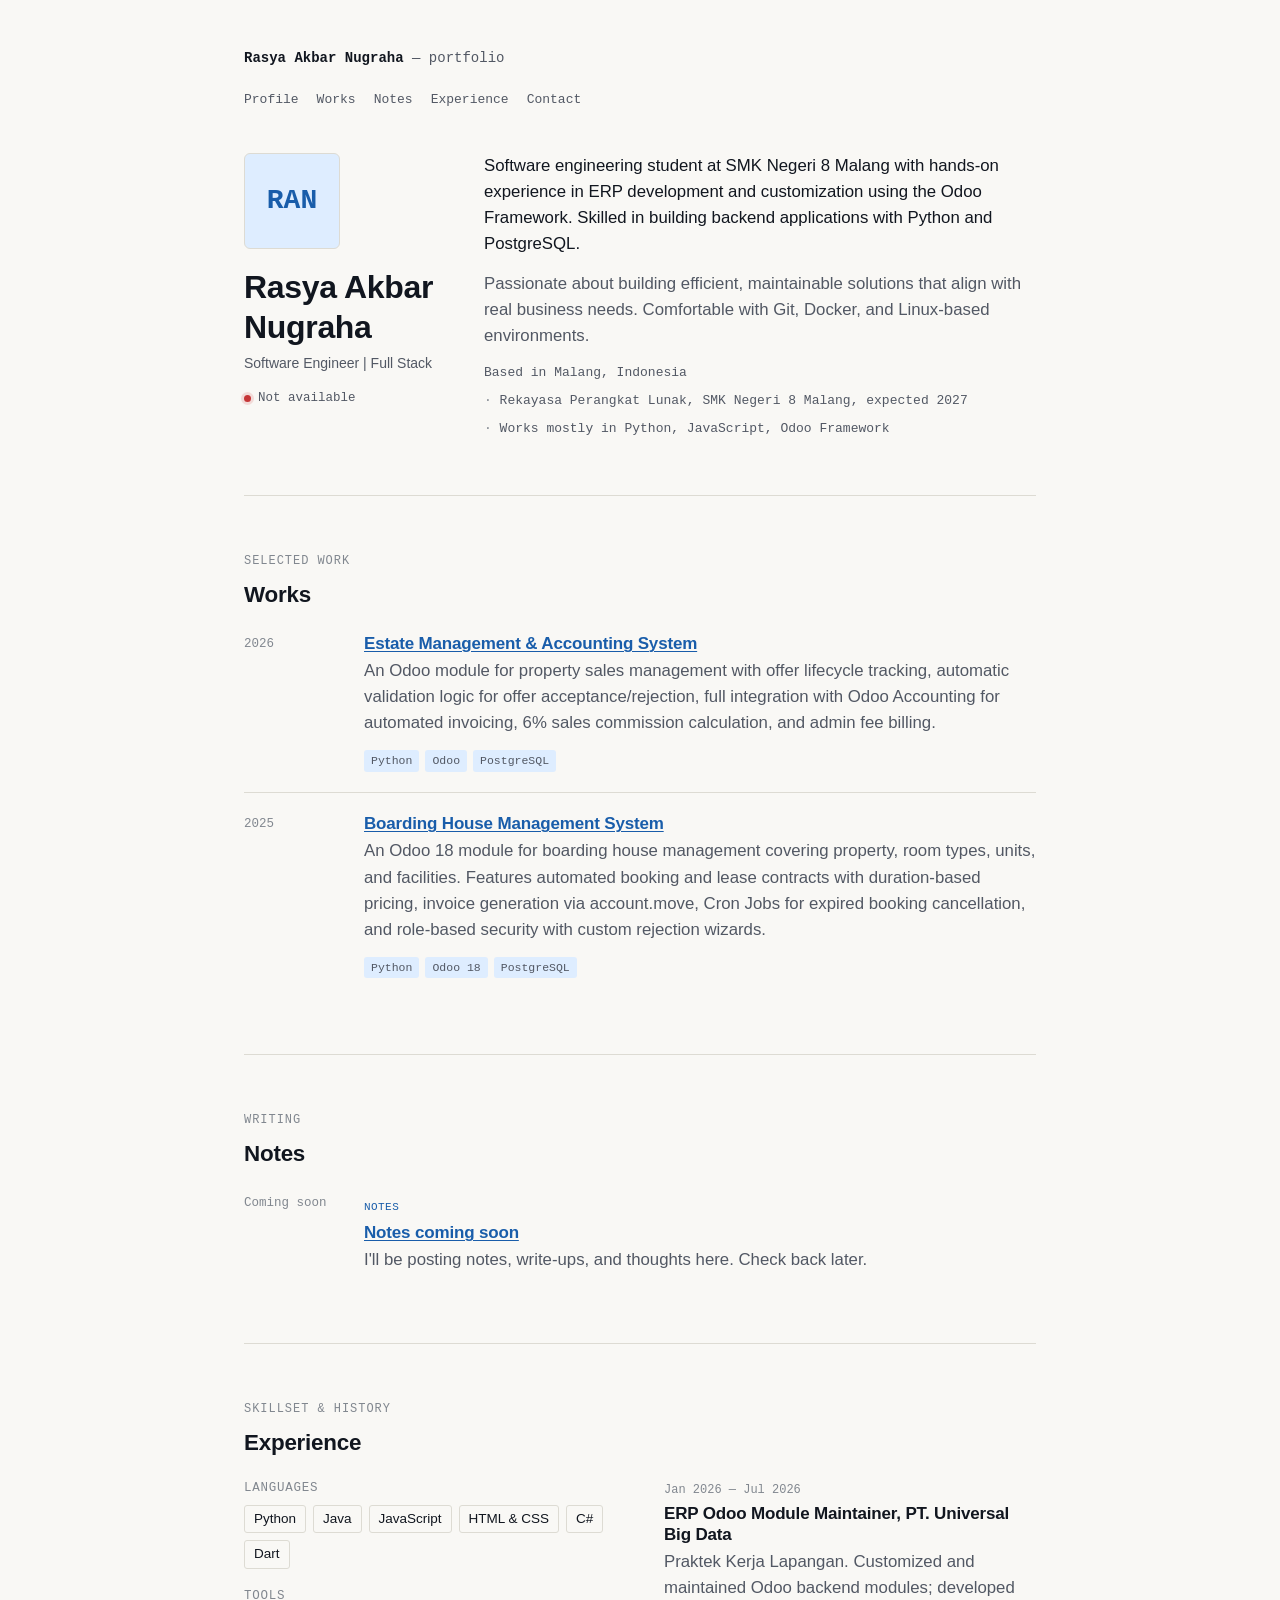
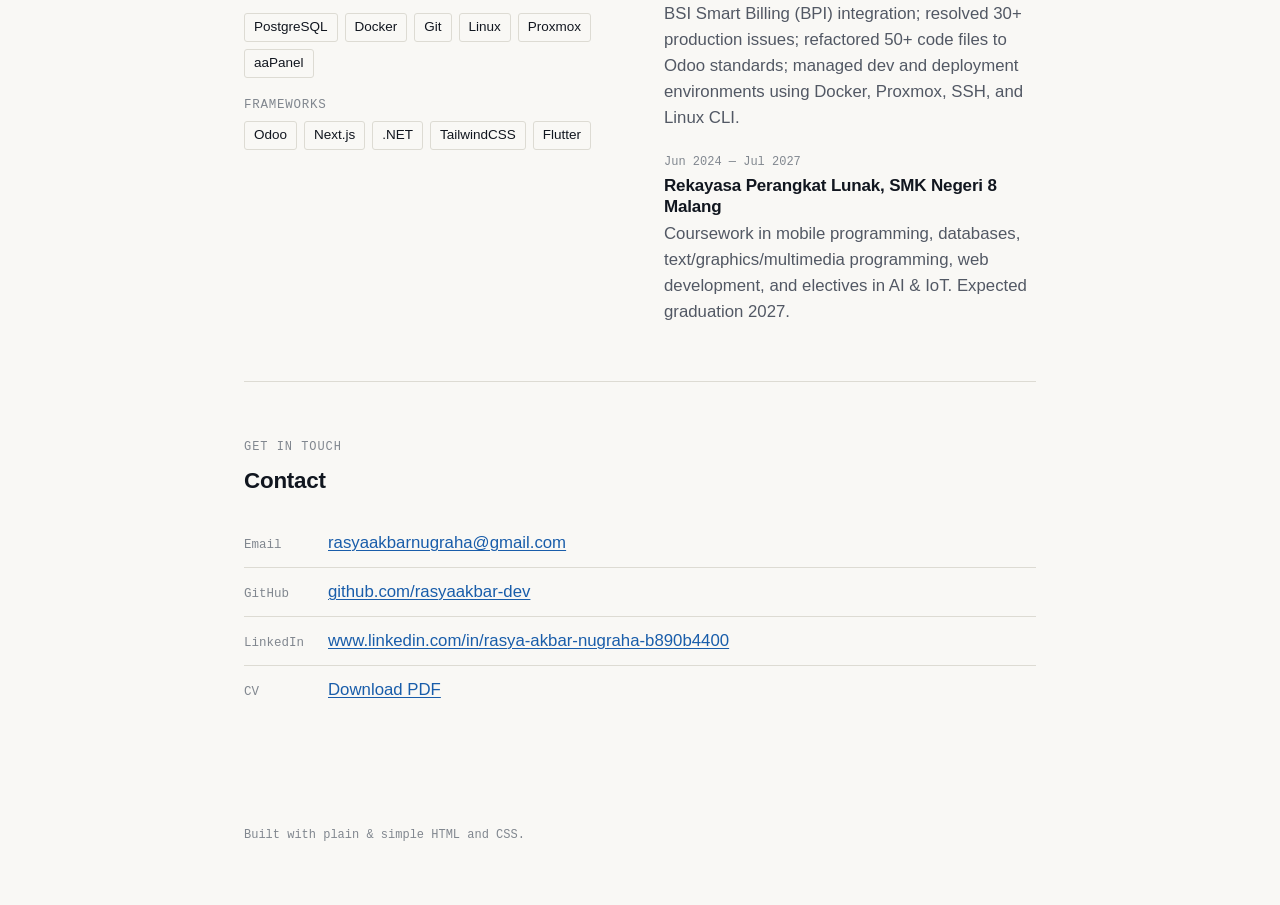
==== commit b15c2b67: "feat: initialize site structure with global CSS, CV asset, and note template" ====
--- a/index.html
+++ b/index.html
@@ -7,193 +7,212 @@
 
         <title>Rasya Akbar Nugraha | Software Engineer</title>
         <meta name="description"
-            content="Portfolio of Rasya Akbar Nugraha, a software engineer focused on reliable backend systems.">
+            content="Portfolio of Rasya Akbar Nugraha, a software engineering student specializing in ERP development with Odoo, full-stack applications, and backend systems.">
         <meta name="author" content="Rasya Akbar Nugraha">
-        <meta name="generator" content="HTML & CSS">
-        <meta name="keywords" content="">
-
-        <meta name="color-scheme" content="light dark">
+        <!-- <meta name="generator" content="HTML & CSS"> -->
+        <meta name="keywords"
+            content="portfolio, software engineer, Odoo, ERP, Python, PostgreSQL, full stack, Rasya Akbar Nugraha">
+
+        <meta name="color-scheme" content="light">
+        <link href="home.css" rel="stylesheet">
     </head>
 
     <body>
 
+        <a href="#main">Skip to content</a>
+
         <header>
-
-            <nav>
-                <menu>
-                    <li><a href="#about">About &darr;</a></li>
-                    <li><a href="#projects">Projects &darr;</a></li>
-                    <li><a href="#skills">Skills &darr;</a></li>
-                    <li><a href="#contact">Contact &darr;</a></li>
-                </menu>
-            </nav>
+            <p><strong>Rasya Akbar Nugraha</strong> — portfolio</p>
         </header>
 
-        <main>
-            <section id="profile">
-                <hgroup>
-                    <h1>Rasya Akbar Nugraha</h1>
-                    <p>Software Engineer &amp; Developer — 2026</p>
-                </hgroup>
-
-                <mark>Currently in Internship.</mark>
-
-                <p>
-                    Building reliable systems and practical user experiences.
-                    Focused on backend stability, data integrity, and straightforward architectures.
-                </p>
-            </section>
-
-            <section id="about">
-                <h2>About</h2>
-
-                <figure>
-                    <img src="/assets/pic/portrait.jpg" alt="Portrait of Rasya Akbar Nugraha" width="400" height="300"
-                        loading="lazy">
-                    <figcaption>Based in <address>Singosari, Jawa Timur, Indonesia.</address>
-                    </figcaption>
-                </figure>
-
-                <p>
-                    Backend developer working across Python, .NET, and Java stacks.
-                    Experience with PostgreSQL and MySQL in production-oriented use cases.
-                </p>
-                <p>
-                    I prefer minimal abstractions and solutions that are easy to reason about and debug.
-                    Most of my work involves improving existing systems—resolving edge cases and ensuring consistent
-                    behavior in production.
-                </p>
-            </section>
-
-            <section id="projects">
-                <h2>Selected Projects</h2>
+        <nav aria-label="Section navigation">
+            <a href="#profile">Profile</a>
+            <a href="#works">Works</a>
+            <a href="#notes">Notes</a>
+            <a href="#experience">Experience</a>
+            <a href="#contact">Contact</a>
+        </nav>
+
+        <main id="main">
+
+            <!-- 1. PROFILE -->
+            <section id="profile" aria-labelledby="profile-heading">
+                <div>
+                    <div aria-hidden="true">RAN</div>
+                    <div>
+                        <h1 id="profile-heading">Rasya Akbar Nugraha</h1>
+                        <p>Software Engineer | Full Stack</p>
+                    </div>
+                    <span>Not available</span>
+                </div>
+
+                <div>
+                    <p>
+                        Software engineering student at SMK Negeri 8 Malang with hands-on experience in
+                        ERP development and customization using the Odoo Framework. Skilled in building
+                        backend applications with Python and PostgreSQL.
+                    </p>
+                    <p>
+                        Passionate about building efficient, maintainable solutions that align with real
+                        business needs. Comfortable with Git, Docker, and Linux-based environments.
+                    </p>
+                    <ul>
+                        <li>Based in Malang, Indonesia</li>
+                        <li>Rekayasa Perangkat Lunak, SMK Negeri 8 Malang, expected 2027</li>
+                        <li>Works mostly in Python, JavaScript, Odoo Framework</li>
+                    </ul>
+                </div>
+            </section>
+
+            <!-- 2. WORKS -->
+            <section id="works" aria-labelledby="works-heading">
+                <p>Selected work</p>
+                <h2 id="works-heading">Works</h2>
 
                 <article>
-                    <h3>Odoo Pesantren DQI</h3>
-                    <ul>
-                        <li>ERP</li>
-                        <li>Web</li>
-                        <li>Developer &amp; Engineer</li>
-                    </ul>
-                    <p>
-                        A customized Odoo ERP for Pesantren DQI with integration with BSI for payments and other
-                        features.
-                    </p>
-                    <a href="#">View Project</a>
+                    <span>2026</span>
+                    <div>
+                        <h3><a href="#">Estate Management &amp; Accounting System</a></h3>
+                        <p>
+                            An Odoo module for property sales management with offer lifecycle tracking,
+                            automatic validation logic for offer acceptance/rejection, full integration
+                            with Odoo Accounting for automated invoicing, 6% sales commission calculation,
+                            and admin fee billing.
+                        </p>
+                        <ul>
+                            <li>Python</li>
+                            <li>Odoo</li>
+                            <li>PostgreSQL</li>
+                        </ul>
+                    </div>
                 </article>
 
                 <article>
-                    <h3>Odoo Hospitality</h3>
-                    <ul>
-                        <li>ERP</li>
-                        <li>Odoo</li>
-                        <li>Maintainer</li>
-                    </ul>
-                    <p>
-                        A complete ERP system for clinics, hospitals, and health centers —
-                        from patient records and appointments to billing and inventory.
-                    </p>
-                    <a href="#">View Project</a>
+                    <span>2025</span>
+                    <div>
+                        <h3><a href="#">Boarding House Management System</a></h3>
+                        <p>
+                            An Odoo 18 module for boarding house management covering property, room types,
+                            units, and facilities. Features automated booking and lease contracts with
+                            duration-based pricing, invoice generation via account.move, Cron Jobs for
+                            expired booking cancellation, and role-based security with custom rejection wizards.
+                        </p>
+                        <ul>
+                            <li>Python</li>
+                            <li>Odoo 18</li>
+                            <li>PostgreSQL</li>
+                        </ul>
+                    </div>
                 </article>
+            </section>
+
+            <!-- 3. NOTES -->
+            <section id="notes" aria-labelledby="notes-heading">
+                <p>Writing</p>
+                <h2 id="notes-heading">Notes</h2>
 
                 <article>
-                    <h3>Verdant — Brand Identity</h3>
-                    <ul>
-                        <li>Branding</li>
-                        <li>Web</li>
-                        <li>Architecture</li>
-                    </ul>
-                    <p>
-                        Full brand identity and marketing site for a sustainable architecture studio —
-                        logo, typography, and an award-winning build.
-                    </p>
-                    <a href="#">View Case Study</a>
+                    <span>Coming soon</span>
+                    <div>
+                        <span>Notes</span>
+                        <h3><a href="#">Notes coming soon</a></h3>
+                        <p>I'll be posting notes, write-ups, and thoughts here. Check back later.</p>
+                    </div>
                 </article>
-
-            </section>
-
-            <section id="skills">
-                <h2>Tools &amp; Craft</h2>
-                <table>
-                    <thead>
-                        <tr>
-                            <th>Category</th>
-                            <th>Skill</th>
-                            <th>Proficiency</th>
-                        </tr>
-                    </thead>
-                    <tbody>
-                        <tr>
-                            <td>Backend</td>
-                            <td>Python / Odoo</td>
-                            <td><meter value="0.9" title="Expert">90%</meter></td>
-                        </tr>
-                        <tr>
-                            <td>Backend</td>
-                            <td>.NET / Java</td>
-                            <td><meter value="0.7" title="Advanced">70%</meter></td>
-                        </tr>
-                        <tr>
-                            <td>Database</td>
-                            <td>PostgreSQL / MySQL</td>
-                            <td><meter value="0.8" title="Advanced">80%</meter></td>
-                        </tr>
-                        <tr>
-                            <td>Frontend</td>
-                            <td>HTML / CSS / JS</td>
-                            <td><meter value="0.75" title="Advanced">75%</meter></td>
-                        </tr>
-                        <tr>
-                            <td>DevOps</td>
-                            <td>Git / Docker</td>
-                            <td><meter value="0.6" title="Proficient">60%</meter></td>
-                        </tr>
-                    </tbody>
-                </table>
-            </section>
-
-            <section id="experience">
-                <h2>Experience</h2>
-                <table>
-                    <tbody>
-                        <tr>
-                            <th>2026 — Present</th>
-                            <td>
-                                <strong>Odoo Backend Developer</strong><br>
-                                PT. Universal Big Data (UBIG)<br>
-                                <em>Contributed to the Stripe Dashboard redesign and led merchant onboarding flows.</em>
-                            </td>
-                        </tr>
-                        <tr>
-                            <th>2024 — 2026</th>
-                            <td>
-                                <strong>Student Software Engineer</strong><br>
-                                SMKN 8 Malang<br>
-                                <em>Focused on core design systems and internal tooling.</em>
-                            </td>
-                        </tr>
-                    </tbody>
-                </table>
-            </section>
-
-            <section id="contact">
-                <h2>Contact</h2>
-                <p>I'm available for collaborations and advisory roles. Drop me a line — I reply within 24 hours.</p>
-                <address>
-                    <a href="mailto:rasyaakbar5b@gmail.com">rasyaakbar5b@gmail.com</a>
-                </address>
-                <ul class="social-links">
-                    <li><a href="https://linkedin.com/in/rasya-akbar-nugraha-b890b4400" target="_blank">LinkedIn</a>
-                    </li>
-                    <li><a href="https://github.com/rasyaakbar-dev" target="_blank">GitHub</a></li>
-                    <li><a href="https://x.com/NRasya37251" target="_blank">Twitter</a></li>
+            </section>
+
+            <!-- 4. EXPERIENCE -->
+            <section id="experience" aria-labelledby="experience-heading">
+                <p>Skillset &amp; history</p>
+                <h2 id="experience-heading">Experience</h2>
+
+                <div>
+                    <div>
+                        <div>
+                            <h3>Languages</h3>
+                            <ul>
+                                <li>Python</li>
+                                <li>Java</li>
+                                <li>JavaScript</li>
+                                <li>HTML &amp; CSS</li>
+                                <li>C#</li>
+                                <li>Dart</li>
+                            </ul>
+                        </div>
+                        <div>
+                            <h3>Tools</h3>
+                            <ul>
+                                <li>PostgreSQL</li>
+                                <li>Docker</li>
+                                <li>Git</li>
+                                <li>Linux</li>
+                                <li>Proxmox</li>
+                                <li>aaPanel</li>
+                            </ul>
+                        </div>
+                        <div>
+                            <h3>Frameworks</h3>
+                            <ul>
+                                <li>Odoo</li>
+                                <li>Next.js</li>
+                                <li>.NET</li>
+                                <li>TailwindCSS</li>
+                                <li>Flutter</li>
+                            </ul>
+                        </div>
+                    </div>
+
+                    <div>
+                        <article>
+                            <span>Jan 2026 — Jul 2026</span>
+                            <h3>ERP Odoo Module Maintainer, PT. Universal Big Data</h3>
+                            <p>Praktek Kerja Lapangan. Customized and maintained Odoo backend modules; developed BSI
+                                Smart Billing (BPI) integration; resolved 30+ production issues; refactored 50+ code
+                                files to Odoo standards; managed dev and deployment environments using Docker, Proxmox,
+                                SSH, and Linux CLI.</p>
+                        </article>
+                        <article>
+                            <span>Jun 2024 — Jul 2027</span>
+                            <h3>Rekayasa Perangkat Lunak, SMK Negeri 8 Malang</h3>
+                            <p>Coursework in mobile programming, databases, text/graphics/multimedia programming, web
+                                development, and electives in AI &amp; IoT. Expected graduation 2027.</p>
+                        </article>
+                    </div>
+                </div>
+            </section>
+
+            <!-- 5. CONTACT -->
+            <section id="contact" aria-labelledby="contact-heading">
+                <p>Get in touch</p>
+                <h2 id="contact-heading">Contact</h2>
+
+                <ul>
+                    <li>
+                        <span>Email</span>
+                        <a href="mailto:rasyaakbarnugraha@gmail.com">rasyaakbarnugraha@gmail.com</a>
+                    </li>
+                    <li>
+                        <span>GitHub</span>
+                        <a href="https://github.com/rasyaakbar-dev" target="_blank"
+                            rel="noopener noreferrer">github.com/rasyaakbar-dev</a>
+                    </li>
+                    <li>
+                        <span>LinkedIn</span>
+                        <a href="https://www.linkedin.com/in/rasya-akbar-nugraha-b890b4400" target="_blank"
+                            rel="noopener noreferrer">www.linkedin.com/in/rasya-akbar-nugraha-b890b4400</a>
+                    </li>
+                    <li>
+                        <span>CV</span>
+                        <a href="assets/Curriculum Vitae (CV).pdf" target="_blank" rel="noopener noreferrer">Download
+                            PDF</a>
+                    </li>
                 </ul>
             </section>
+
         </main>
 
         <footer>
-            <p><a href="/index.html">Home</a></p>
-            <p>&copy; 2026 Rasya Akbar Nugraha. All rights reserved. <a href="LICENSE">License</a></p>
+            Built with plain & simple HTML and CSS.
         </footer>
 
     </body>
--- a/home.css
+++ b/home.css
@@ -0,0 +1,508 @@
+/* ============ LAYER ORDER ============ */
+@layer reset, tokens, base, layout, components;
+
+/* ============ RESET ============ */
+@layer reset {
+
+    *,
+    *::before,
+    *::after {
+        box-sizing: border-box;
+    }
+
+    html {
+        -webkit-text-size-adjust: 100%;
+    }
+
+    body {
+        margin: 0;
+    }
+
+    ul {
+        margin: 0;
+        padding: 0;
+        list-style: none;
+    }
+
+    img {
+        max-width: 100%;
+        display: block;
+    }
+}
+
+/* ============ DESIGN TOKENS ============ */
+@layer tokens {
+    :root {
+        color-scheme: light dark;
+
+        --font-mono: 'JetBrains Mono', ui-monospace, 'SFMono-Regular', Menlo, Consolas, monospace;
+        --font-sans: -apple-system, BlinkMacSystemFont, 'Inter', 'Segoe UI', Roboto, sans-serif;
+
+        --max: 840px;
+        --gutter: clamp(16px, 4vw, 24px);
+
+        /* Each token carries its light value and dark value via light-dark().
+         Requires color-scheme: light dark (set above) to activate. */
+        --bg: light-dark(oklch(98% 0.004 95), oklch(16% 0.002 0));
+        --fg: light-dark(oklch(20% 0.02 260), oklch(92% 0.004 0));
+        --fg-muted: light-dark(oklch(46% 0.02 260), oklch(66% 0.004 0));
+        --fg-faint: light-dark(oklch(62% 0.015 260), oklch(50% 0.004 0));
+        --border: light-dark(oklch(89% 0.01 90), oklch(30% 0.004 0));
+        --accent: light-dark(oklch(48% 0.14 255), oklch(78% 0.13 255));
+        --accent-bg: light-dark(oklch(94% 0.03 255), oklch(28% 0.05 255));
+        --status: light-dark(oklch(55% 0.18 25), oklch(68% 0.20 25));
+        --status-ring: light-dark(oklch(55% 0.18 25 / 15%), oklch(68% 0.20 25 / 18%));
+    }
+}
+
+/* ============ BASE ============ */
+@layer base {
+    body {
+        background: var(--bg);
+        color: var(--fg);
+        font-family: var(--font-sans);
+        font-size: clamp(0.95rem, 0.85rem + 0.3vw, 1.05rem);
+        line-height: 1.55;
+        min-height: 100dvh;
+        -webkit-font-smoothing: antialiased;
+    }
+
+    a {
+        color: var(--accent);
+        text-decoration-thickness: 1px;
+        text-underline-offset: 2px;
+
+        &:hover {
+            text-decoration-thickness: 2px;
+        }
+
+        &:focus-visible {
+            outline: 2px solid var(--accent);
+            outline-offset: 2px;
+            border-radius: 2px;
+        }
+    }
+
+    h1,
+    h2,
+    h3 {
+        line-height: 1.25;
+        letter-spacing: -0.01em;
+        margin: 0;
+    }
+
+    p {
+        margin: 0 0 14px;
+
+        &:last-child {
+            margin-bottom: 0;
+        }
+    }
+}
+
+/* ============ LAYOUT (page skeleton, no classes) ============ */
+@layer layout {
+
+    /* skip link: the only <a> that's a direct, first child of <body> */
+    body>a:first-child {
+        position: absolute;
+        left: -9999px;
+        top: 0;
+        background: var(--fg);
+        color: var(--bg);
+        padding: 8px 14px;
+        z-index: 10;
+        font-family: var(--font-mono);
+        font-size: 14px;
+
+        &:focus {
+            left: var(--gutter);
+            top: var(--gutter);
+        }
+    }
+
+    header {
+        max-width: var(--max);
+        margin: 0 auto;
+        padding: clamp(32px, 6vw, 48px) var(--gutter) 0;
+
+        &>p {
+            font-family: var(--font-mono);
+            font-size: 14px;
+            color: var(--fg-muted);
+            margin: 0;
+
+            & strong {
+                color: var(--fg);
+                font-weight: 600;
+            }
+        }
+    }
+
+    nav {
+        max-width: var(--max);
+        margin: 20px auto 0;
+        padding: 0 var(--gutter);
+        display: flex;
+        gap: 18px;
+        flex-wrap: wrap;
+        font-family: var(--font-mono);
+        font-size: 13px;
+
+        & a {
+            color: var(--fg-muted);
+            text-decoration: none;
+            padding-bottom: 2px;
+            border-bottom: 1px solid transparent;
+
+            &:hover,
+            &:focus-visible {
+                color: var(--accent);
+                border-bottom-color: var(--accent);
+            }
+        }
+    }
+
+    main {
+        max-width: var(--max);
+        margin: 0 auto;
+        padding: 0 var(--gutter) 80px;
+    }
+
+    section {
+        padding-top: 56px;
+        border-top: 1px solid var(--border);
+        margin-top: 56px;
+        scroll-margin-top: 24px;
+
+        &:first-of-type {
+            border-top: none;
+            margin-top: 40px;
+            padding-top: 0;
+        }
+    }
+
+    footer {
+        max-width: var(--max);
+        margin: 0 auto;
+        padding: 32px var(--gutter) 60px;
+        font-family: var(--font-mono);
+        font-size: 12px;
+        color: var(--fg-faint);
+    }
+}
+
+/* ============ COMPONENTS (structural selectors, ~zero classes) ============ */
+@layer components {
+
+    /* shared "eyebrow" label + heading, targeted structurally per section */
+    :is(#works, #notes, #experience, #contact)>p:first-child {
+        font-family: var(--font-mono);
+        font-size: 12px;
+        color: var(--fg-faint);
+        text-transform: uppercase;
+        letter-spacing: 0.08em;
+        margin: 0 0 10px;
+    }
+
+    :is(#works, #notes, #experience, #contact)>h2 {
+        font-size: clamp(1.15rem, 1rem + 0.6vw, 1.4rem);
+        margin: 0 0 24px;
+    }
+
+    /* ---------- 1. Profile ---------- */
+    #profile {
+        display: grid;
+        grid-template-columns: 200px 1fr;
+        gap: 40px;
+
+        &>div:first-child {
+            display: flex;
+            flex-direction: column;
+            gap: 14px;
+
+            &>div:first-child {
+                /* avatar */
+                width: 96px;
+                height: 96px;
+                border-radius: 6px;
+                background: var(--accent-bg);
+                color: var(--accent);
+                display: flex;
+                align-items: center;
+                justify-content: center;
+                font-family: var(--font-mono);
+                font-size: clamp(20px, 4vw, 28px);
+                font-weight: 600;
+                border: 1px solid var(--border);
+            }
+
+            &>div:last-of-type {
+                & h1 {
+                    font-size: clamp(1.5rem, 1.2rem + 1.2vw, 2rem);
+                    margin: 4px 0 6px;
+                }
+
+                & p {
+                    font-size: 14px;
+                    color: var(--fg-muted);
+                }
+            }
+
+            &>span {
+                /* status line, dot is a generated pseudo-element (no extra markup) */
+                display: inline-flex;
+                align-items: center;
+                gap: 7px;
+                font-family: var(--font-mono);
+                font-size: 12.5px;
+                color: var(--fg-muted);
+                width: fit-content;
+
+                &::before {
+                    content: "";
+                    width: 7px;
+                    height: 7px;
+                    border-radius: 50%;
+                    background: var(--status);
+                    box-shadow: 0 0 0 3px var(--status-ring);
+
+                    @media (prefers-reduced-motion: no-preference) {
+                        animation: pulse 2.4s ease-in-out infinite;
+                    }
+                }
+            }
+        }
+
+        &>div:last-child {
+            &>p:nth-of-type(2) {
+                color: var(--fg-muted);
+            }
+
+            &>ul {
+                margin: 14px 0 0;
+                display: flex;
+                flex-wrap: wrap;
+                gap: 8px 16px;
+                font-family: var(--font-mono);
+                font-size: 13px;
+                color: var(--fg-muted);
+
+                & li::before {
+                    content: "· ";
+                    color: var(--fg-faint);
+                }
+
+                & li:first-child::before {
+                    content: "";
+                }
+            }
+        }
+    }
+
+    @keyframes pulse {
+
+        0%,
+        100% {
+            opacity: 1;
+        }
+
+        50% {
+            opacity: 0.45;
+        }
+    }
+
+    /* ---------- 2. Works ---------- */
+    #works article {
+        padding: 20px 0;
+        border-top: 1px solid var(--border);
+        display: grid;
+        grid-template-columns: 100px 1fr;
+        gap: 20px;
+
+        &:first-of-type {
+            border-top: none;
+            padding-top: 0;
+        }
+
+        &>span:first-child {
+            font-family: var(--font-mono);
+            font-size: 12.5px;
+            color: var(--fg-faint);
+            padding-top: 2px;
+        }
+
+        &>div {
+            & h3 {
+                font-size: 17px;
+                font-weight: 600;
+                margin: 0 0 4px;
+            }
+
+            &>p {
+                color: var(--fg-muted);
+            }
+
+            & ul {
+                margin: 8px 0 0;
+                display: flex;
+                flex-wrap: wrap;
+                gap: 6px;
+
+                & li {
+                    font-family: var(--font-mono);
+                    font-size: 11.5px;
+                    color: var(--fg-muted);
+                    background: var(--accent-bg);
+                    padding: 2px 7px;
+                    border-radius: 3px;
+                }
+            }
+        }
+    }
+
+    /* ---------- 3. Notes ---------- */
+    #notes article {
+        display: grid;
+        grid-template-columns: 100px 1fr;
+        gap: 20px;
+        padding: 14px 0;
+        border-top: 1px solid var(--border);
+
+        &:first-of-type {
+            border-top: none;
+            padding-top: 0;
+        }
+
+        &>span:first-child {
+            font-family: var(--font-mono);
+            font-size: 12.5px;
+            color: var(--fg-faint);
+            padding-top: 2px;
+        }
+
+        &>div {
+            &>span {
+                font-family: var(--font-mono);
+                font-size: 11px;
+                color: var(--accent);
+                text-transform: uppercase;
+                letter-spacing: 0.04em;
+            }
+
+            & h3 {
+                font-size: 17px;
+                font-weight: 600;
+                margin: 4px 0 4px;
+            }
+
+            & p {
+                color: var(--fg-muted);
+            }
+        }
+    }
+
+    /* ---------- 4. Experience ---------- */
+    #experience>div {
+        display: grid;
+        grid-template-columns: 1fr 1fr;
+        gap: 48px;
+
+        @media (max-width: 640px) {
+            grid-template-columns: 1fr;
+            gap: 40px;
+        }
+
+        /* skills column */
+        &>div:first-child>div {
+            margin-bottom: 20px;
+
+            &:last-child {
+                margin-bottom: 0;
+            }
+
+            & h3 {
+                font-family: var(--font-mono);
+                font-size: 12.5px;
+                color: var(--fg-faint);
+                text-transform: uppercase;
+                letter-spacing: 0.06em;
+                font-weight: 500;
+                margin-bottom: 8px;
+            }
+
+            & ul {
+                display: flex;
+                flex-wrap: wrap;
+                gap: 7px;
+
+                & li {
+                    font-size: 13.5px;
+                    border: 1px solid var(--border);
+                    padding: 3px 9px;
+                    border-radius: 3px;
+                }
+            }
+        }
+
+        /* history column */
+        &>div:last-child article {
+            padding-bottom: 22px;
+
+            &:last-child {
+                padding-bottom: 0;
+            }
+
+            &>span:first-child {
+                font-family: var(--font-mono);
+                font-size: 12px;
+                color: var(--fg-faint);
+                display: block;
+                margin-bottom: 3px;
+            }
+
+            & h3 {
+                font-size: 17px;
+                font-weight: 600;
+                margin: 0 0 4px;
+            }
+
+            & p {
+                color: var(--fg-muted);
+            }
+        }
+    }
+
+    /* ---------- 5. Contact ---------- */
+    #contact ul li {
+        display: flex;
+        align-items: baseline;
+        gap: 14px;
+        padding: 11px 0;
+        border-top: 1px solid var(--border);
+
+        &:first-child {
+            border-top: none;
+        }
+
+        &>span:first-child {
+            font-family: var(--font-mono);
+            font-size: 12.5px;
+            color: var(--fg-faint);
+            width: 70px;
+            flex-shrink: 0;
+        }
+    }
+
+    @media (max-width: 560px) {
+        #profile {
+            grid-template-columns: 1fr;
+        }
+
+        #works article,
+        #notes article {
+            grid-template-columns: 1fr;
+            gap: 6px;
+        }
+    }
+}
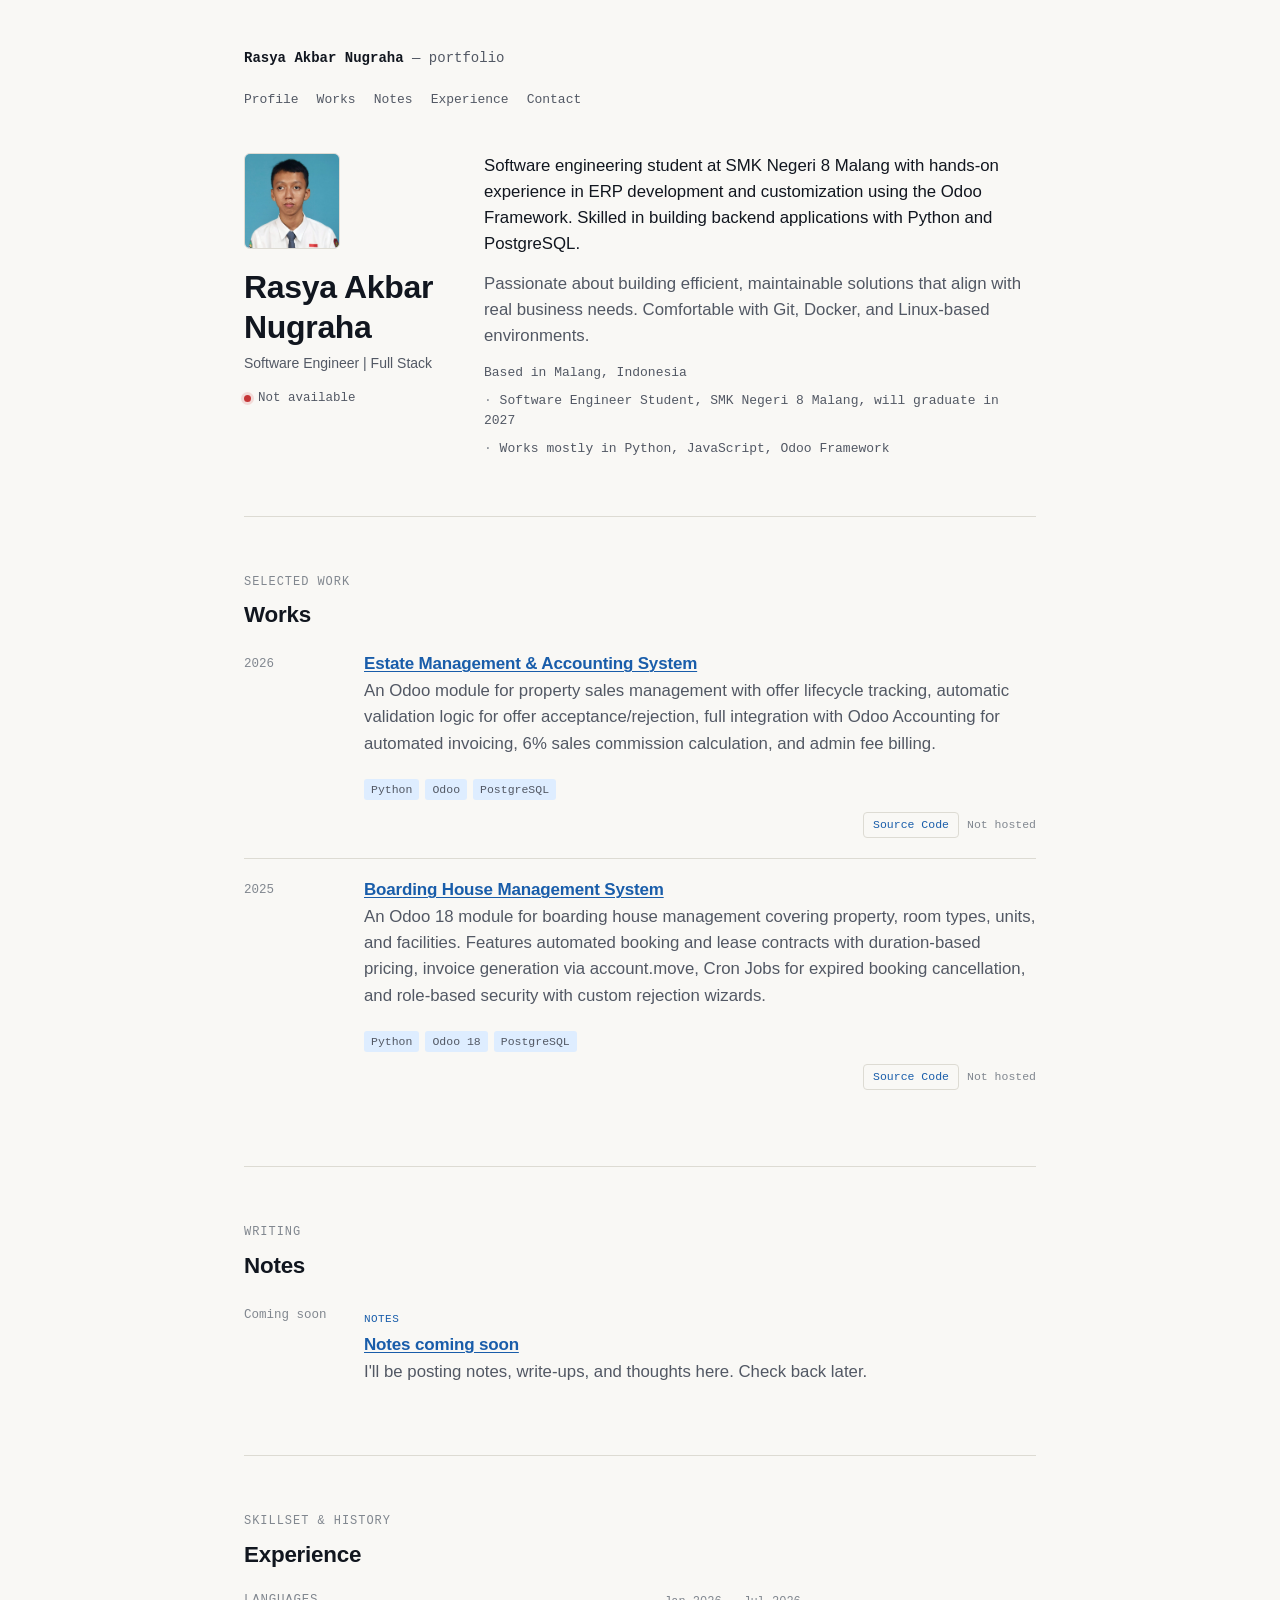
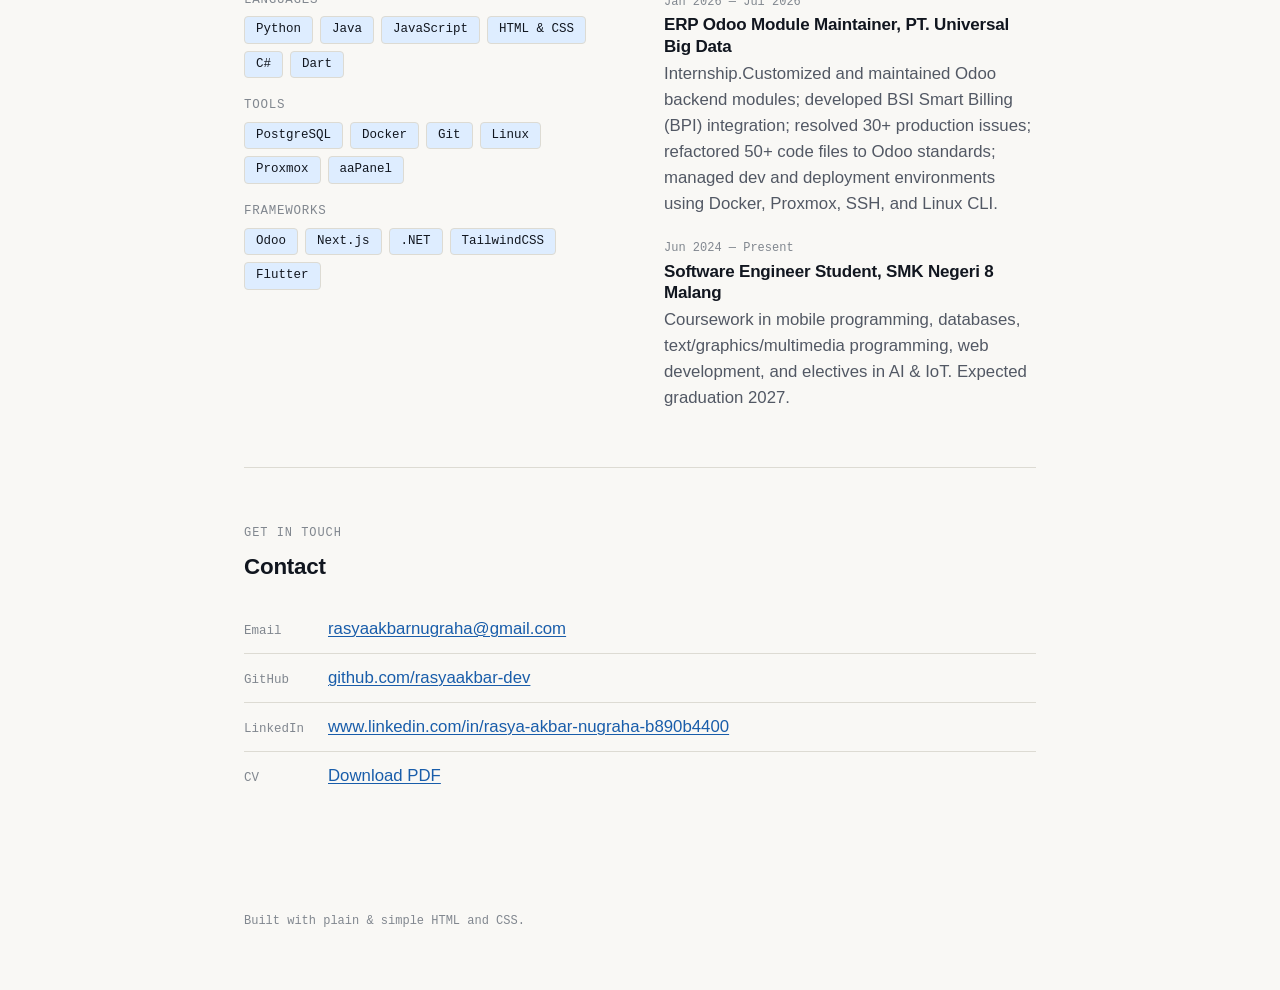
==== commit d754d1ff: "feat: enhance profile with portrait photo, and update experience detail." ====
--- a/index.html
+++ b/index.html
@@ -38,7 +38,9 @@
             <!-- 1. PROFILE -->
             <section id="profile" aria-labelledby="profile-heading">
                 <div>
-                    <div aria-hidden="true">RAN</div>
+                    <div aria-label="Profile photo of Rasya Akbar Nugraha">
+                        <img src="assets/img/profile.jpg" alt="Rasya Akbar Nugraha" onerror="this.style.display='none'">
+                    </div>
                     <div>
                         <h1 id="profile-heading">Rasya Akbar Nugraha</h1>
                         <p>Software Engineer | Full Stack</p>
@@ -58,7 +60,7 @@
                     </p>
                     <ul>
                         <li>Based in Malang, Indonesia</li>
-                        <li>Rekayasa Perangkat Lunak, SMK Negeri 8 Malang, expected 2027</li>
+                        <li>Software Engineer Student, SMK Negeri 8 Malang, will graduate in 2027</li>
                         <li>Works mostly in Python, JavaScript, Odoo Framework</li>
                     </ul>
                 </div>
@@ -84,6 +86,11 @@
                             <li>Odoo</li>
                             <li>PostgreSQL</li>
                         </ul>
+                        <div>
+                            <a href="https://github.com/rasyaakbar-dev/odoo-module" target="_blank"
+                                rel="noopener noreferrer">Source Code</a>
+                            <span>Not hosted</span>
+                        </div>
                     </div>
                 </article>
 
@@ -102,6 +109,11 @@
                             <li>Odoo 18</li>
                             <li>PostgreSQL</li>
                         </ul>
+                        <div>
+                            <a href="https://github.com/rasyaakbar-dev/odoo-module" target="_blank"
+                                rel="noopener noreferrer">Source Code</a>
+                            <span>Not hosted</span>
+                        </div>
                     </div>
                 </article>
             </section>
@@ -166,14 +178,14 @@
                         <article>
                             <span>Jan 2026 — Jul 2026</span>
                             <h3>ERP Odoo Module Maintainer, PT. Universal Big Data</h3>
-                            <p>Praktek Kerja Lapangan. Customized and maintained Odoo backend modules; developed BSI
+                            <p>Internship.Customized and maintained Odoo backend modules; developed BSI
                                 Smart Billing (BPI) integration; resolved 30+ production issues; refactored 50+ code
                                 files to Odoo standards; managed dev and deployment environments using Docker, Proxmox,
                                 SSH, and Linux CLI.</p>
                         </article>
                         <article>
-                            <span>Jun 2024 — Jul 2027</span>
-                            <h3>Rekayasa Perangkat Lunak, SMK Negeri 8 Malang</h3>
+                            <span>Jun 2024 — Present</span>
+                            <h3>Software Engineer Student, SMK Negeri 8 Malang</h3>
                             <p>Coursework in mobile programming, databases, text/graphics/multimedia programming, web
                                 development, and electives in AI &amp; IoT. Expected graduation 2027.</p>
                         </article>
@@ -203,7 +215,8 @@
                     </li>
                     <li>
                         <span>CV</span>
-                        <a href="assets/Curriculum Vitae (CV).pdf" target="_blank" rel="noopener noreferrer">Download
+                        <a href="assets/doc/Curriculum Vitae (CV).pdf" target="_blank"
+                            rel="noopener noreferrer">Download
                             PDF</a>
                     </li>
                 </ul>
--- a/home.css
+++ b/home.css
@@ -221,8 +221,10 @@
             flex-direction: column;
             gap: 14px;
 
-            &>div:first-child {
-                /* avatar */
+            & > div:first-child {
+                /* avatar: portrait photo with RAN initials fallback */
+                position: relative;
+                overflow: hidden;
                 width: 96px;
                 height: 96px;
                 border-radius: 6px;
@@ -235,6 +237,22 @@
                 font-size: clamp(20px, 4vw, 28px);
                 font-weight: 600;
                 border: 1px solid var(--border);
+
+                /* initials shown when photo is absent or fails to load */
+                &::after {
+                    content: "RAN";
+                }
+
+                /* photo: covers initials when loaded */
+                & img {
+                    position: absolute;
+                    inset: 0;
+                    width: 100%;
+                    height: 100%;
+                    object-fit: cover;
+                    object-position: center top;
+                    z-index: 1;
+                }
             }
 
             &>div:last-of-type {
@@ -332,14 +350,17 @@
             padding-top: 2px;
         }
 
-        &>div {
+        & > div {
+            display: flex;
+            flex-direction: column;
+
             & h3 {
                 font-size: 17px;
                 font-weight: 600;
                 margin: 0 0 4px;
             }
 
-            &>p {
+            & > p {
                 color: var(--fg-muted);
             }
 
@@ -356,6 +377,42 @@
                     background: var(--accent-bg);
                     padding: 2px 7px;
                     border-radius: 3px;
+                }
+            }
+
+            /* project links / status row */
+            & > div {
+                margin-top: auto;
+                padding-top: 12px;
+                align-self: flex-end;
+                display: flex;
+                align-items: center;
+                gap: 8px;
+                flex-wrap: wrap;
+
+                & a {
+                    font-family: var(--font-mono);
+                    font-size: 11.5px;
+                    color: var(--accent);
+                    text-decoration: none;
+                    border: 1px solid var(--border);
+                    padding: 3px 9px;
+                    border-radius: 4px;
+
+                    &:hover {
+                        background: var(--accent-bg);
+                    }
+
+                    &:focus-visible {
+                        outline: 2px solid var(--accent);
+                        outline-offset: 2px;
+                    }
+                }
+
+                & span {
+                    font-family: var(--font-mono);
+                    font-size: 11.5px;
+                    color: var(--fg-faint);
                 }
             }
         }
@@ -437,10 +494,14 @@
                 gap: 7px;
 
                 & li {
-                    font-size: 13.5px;
+                    font-family: var(--font-mono);
+                    font-size: 12.5px;
+                    color: var(--fg);
+                    background: var(--accent-bg);
                     border: 1px solid var(--border);
-                    padding: 3px 9px;
-                    border-radius: 3px;
+                    padding: 4px 11px;
+                    border-radius: 4px;
+                    line-height: 1.4;
                 }
             }
         }
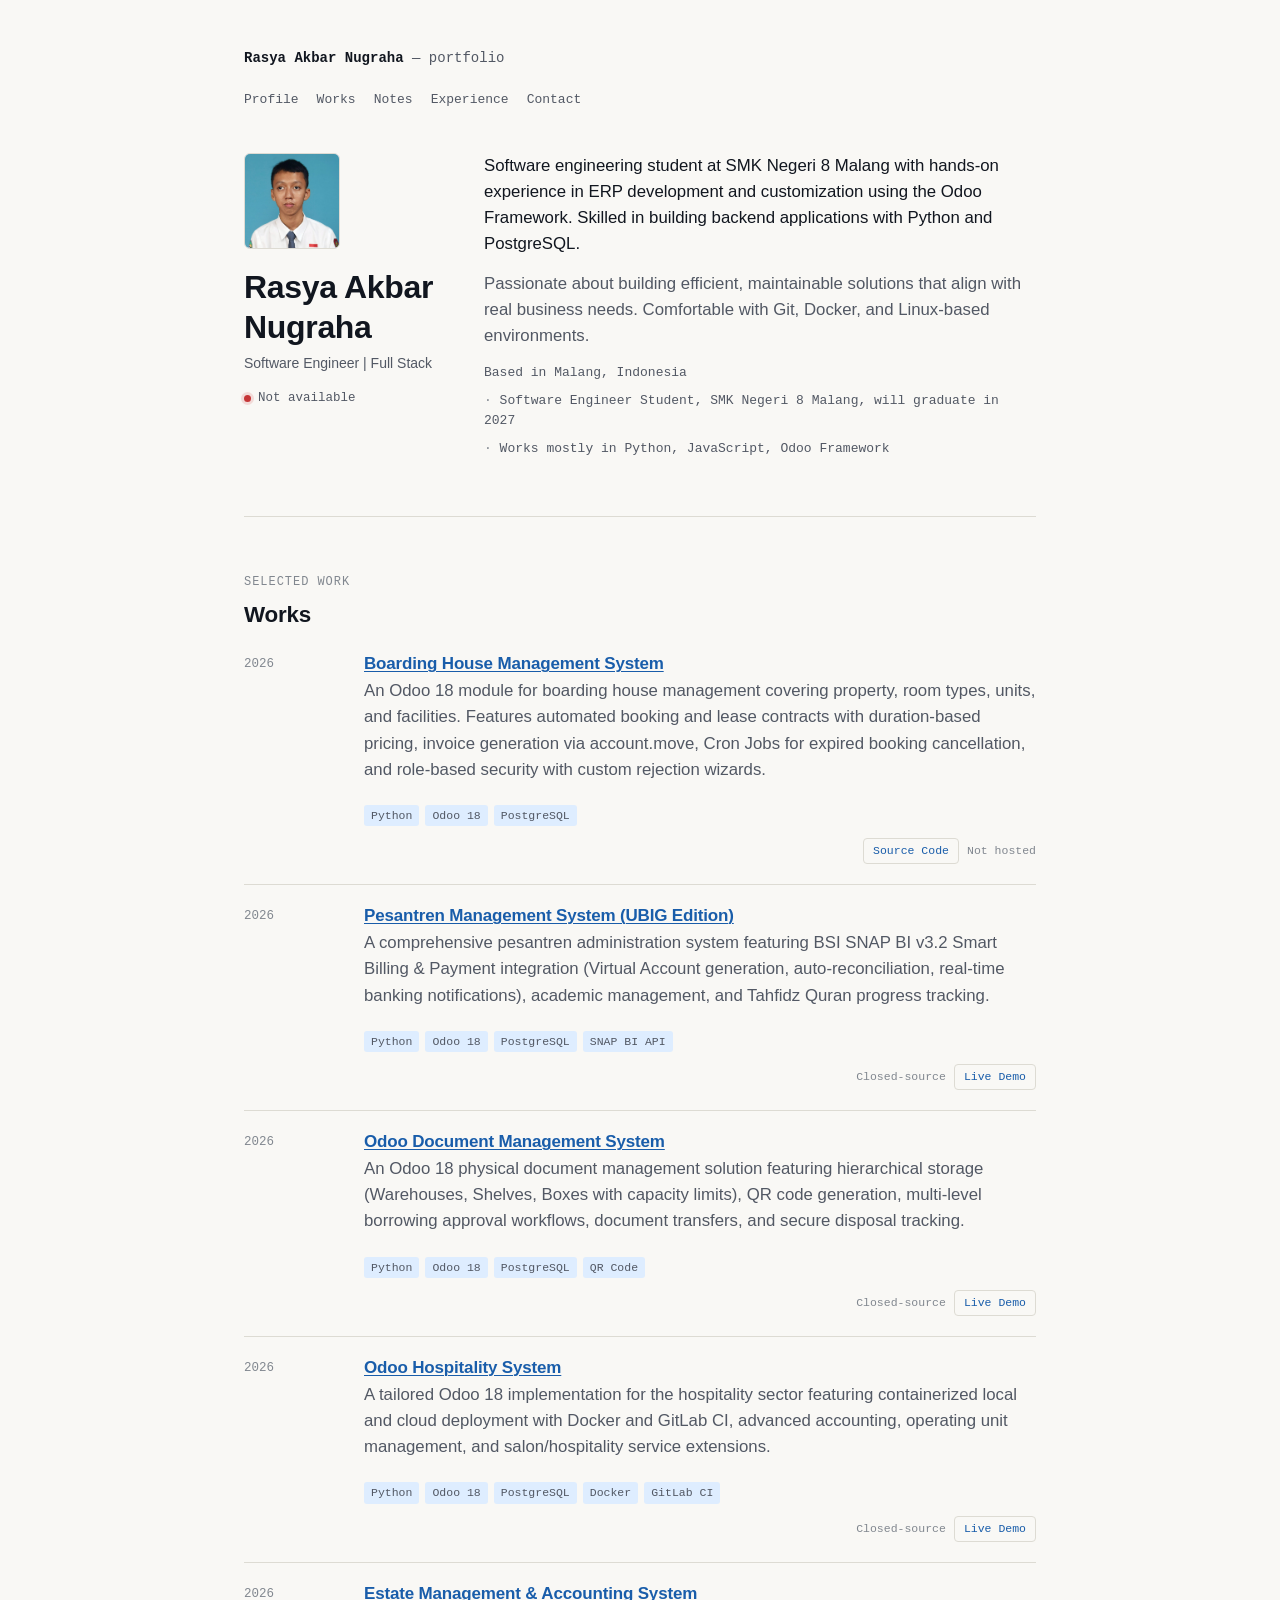
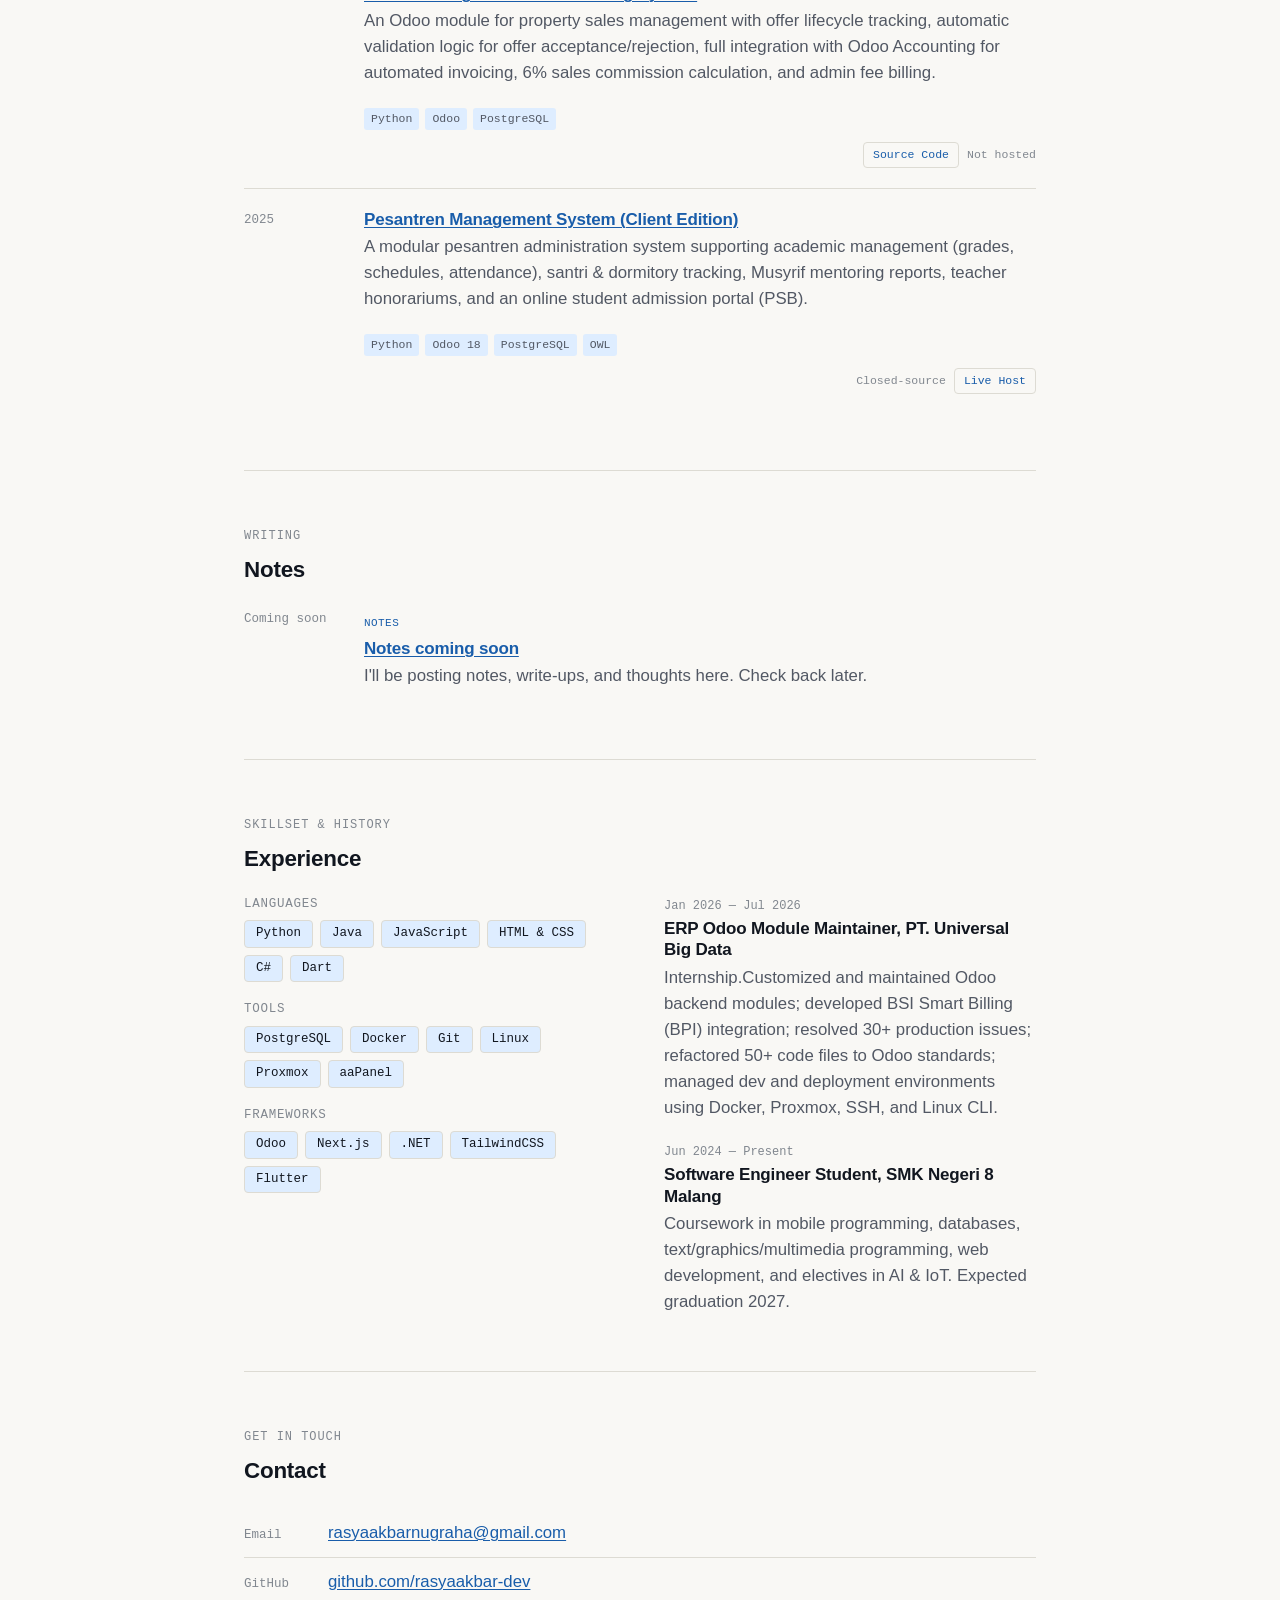
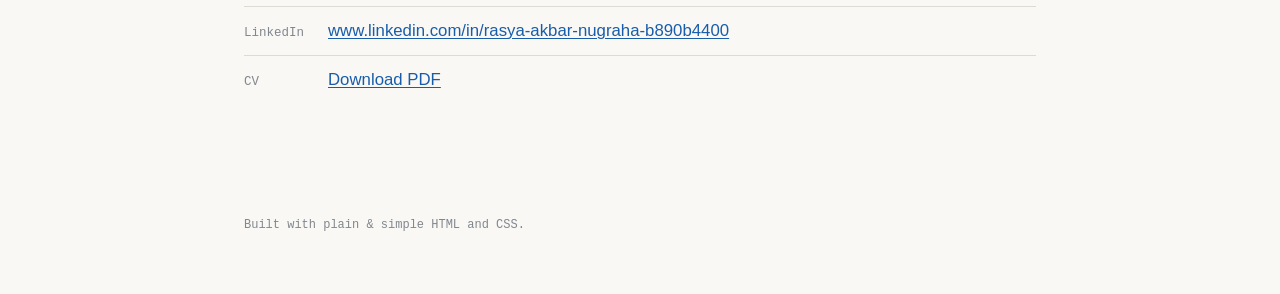
==== commit cad3cf49: "feat: update portfolio project showcase" ====
--- a/index.html
+++ b/index.html
@@ -74,6 +74,101 @@
                 <article>
                     <span>2026</span>
                     <div>
+                        <h3><a href="#">Boarding House Management System</a></h3>
+                        <p>
+                            An Odoo 18 module for boarding house management covering property, room types,
+                            units, and facilities. Features automated booking and lease contracts with
+                            duration-based pricing, invoice generation via account.move, Cron Jobs for
+                            expired booking cancellation, and role-based security with custom rejection wizards.
+                        </p>
+                        <ul>
+                            <li>Python</li>
+                            <li>Odoo 18</li>
+                            <li>PostgreSQL</li>
+                        </ul>
+                        <div>
+                            <a href="https://github.com/rasyaakbar-dev/odoo-module" target="_blank"
+                                rel="noopener noreferrer">Source Code</a>
+                            <span>Not hosted</span>
+                        </div>
+                    </div>
+                </article>
+
+                <article>
+                    <span>2026</span>
+                    <div>
+                        <h3><a href="https://aplikasi.dqi.ac.id" target="_blank" rel="noopener noreferrer">Pesantren
+                                Management System (UBIG Edition)</a></h3>
+                        <p>
+                            A comprehensive pesantren administration system featuring BSI SNAP BI v3.2 Smart Billing
+                            &amp; Payment integration (Virtual Account generation, auto-reconciliation, real-time
+                            banking notifications), academic management, and Tahfidz Quran progress tracking.
+                        </p>
+                        <ul>
+                            <li>Python</li>
+                            <li>Odoo 18</li>
+                            <li>PostgreSQL</li>
+                            <li>SNAP BI API</li>
+                        </ul>
+                        <div>
+                            <span>Closed-source</span>
+                            <a href="https://aplikasi.dqi.ac.id" target="_blank" rel="noopener noreferrer">Live Demo</a>
+                        </div>
+                    </div>
+                </article>
+
+                <article>
+                    <span>2026</span>
+                    <div>
+                        <h3><a href="https://odoo-dokumentasi.ubig.web.id" target="_blank"
+                                rel="noopener noreferrer">Odoo Document Management System</a></h3>
+                        <p>
+                            An Odoo 18 physical document management solution featuring hierarchical storage (Warehouses,
+                            Shelves, Boxes with capacity limits), QR code generation, multi-level borrowing approval
+                            workflows, document transfers, and secure disposal tracking.
+                        </p>
+                        <ul>
+                            <li>Python</li>
+                            <li>Odoo 18</li>
+                            <li>PostgreSQL</li>
+                            <li>QR Code</li>
+                        </ul>
+                        <div>
+                            <span>Closed-source</span>
+                            <a href="https://odoo-dokumentasi.ubig.web.id" target="_blank"
+                                rel="noopener noreferrer">Live Demo</a>
+                        </div>
+                    </div>
+                </article>
+
+                <article>
+                    <span>2026</span>
+                    <div>
+                        <h3><a href="https://odoo-hospitality.ubig.web.id" target="_blank"
+                                rel="noopener noreferrer">Odoo Hospitality System</a></h3>
+                        <p>
+                            A tailored Odoo 18 implementation for the hospitality sector featuring containerized local
+                            and cloud deployment with Docker and GitLab CI, advanced accounting, operating unit
+                            management, and salon/hospitality service extensions.
+                        </p>
+                        <ul>
+                            <li>Python</li>
+                            <li>Odoo 18</li>
+                            <li>PostgreSQL</li>
+                            <li>Docker</li>
+                            <li>GitLab CI</li>
+                        </ul>
+                        <div>
+                            <span>Closed-source</span>
+                            <a href="https://odoo-hospitality.ubig.web.id" target="_blank"
+                                rel="noopener noreferrer">Live Demo</a>
+                        </div>
+                    </div>
+                </article>
+
+                <article>
+                    <span>2026</span>
+                    <div>
                         <h3><a href="#">Estate Management &amp; Accounting System</a></h3>
                         <p>
                             An Odoo module for property sales management with offer lifecycle tracking,
@@ -97,25 +192,27 @@
                 <article>
                     <span>2025</span>
                     <div>
-                        <h3><a href="#">Boarding House Management System</a></h3>
-                        <p>
-                            An Odoo 18 module for boarding house management covering property, room types,
-                            units, and facilities. Features automated booking and lease contracts with
-                            duration-based pricing, invoice generation via account.move, Cron Jobs for
-                            expired booking cancellation, and role-based security with custom rejection wizards.
-                        </p>
-                        <ul>
-                            <li>Python</li>
-                            <li>Odoo 18</li>
-                            <li>PostgreSQL</li>
-                        </ul>
-                        <div>
-                            <a href="https://github.com/rasyaakbar-dev/odoo-module" target="_blank"
-                                rel="noopener noreferrer">Source Code</a>
-                            <span>Not hosted</span>
-                        </div>
-                    </div>
-                </article>
+                        <h3><a href="https://odoo-pesantren.ubig.web.id" target="_blank"
+                                rel="noopener noreferrer">Pesantren Management System (Client Edition)</a></h3>
+                        <p>
+                            A modular pesantren administration system supporting academic management (grades, schedules,
+                            attendance), santri &amp; dormitory tracking, Musyrif mentoring reports, teacher
+                            honorariums, and an online student admission portal (PSB).
+                        </p>
+                        <ul>
+                            <li>Python</li>
+                            <li>Odoo 18</li>
+                            <li>PostgreSQL</li>
+                            <li>OWL</li>
+                        </ul>
+                        <div>
+                            <span>Closed-source</span>
+                            <a href="https://odoo-pesantren.ubig.web.id" target="_blank" rel="noopener noreferrer">Live
+                                Host</a>
+                        </div>
+                    </div>
+                </article>
+
             </section>
 
             <!-- 3. NOTES -->
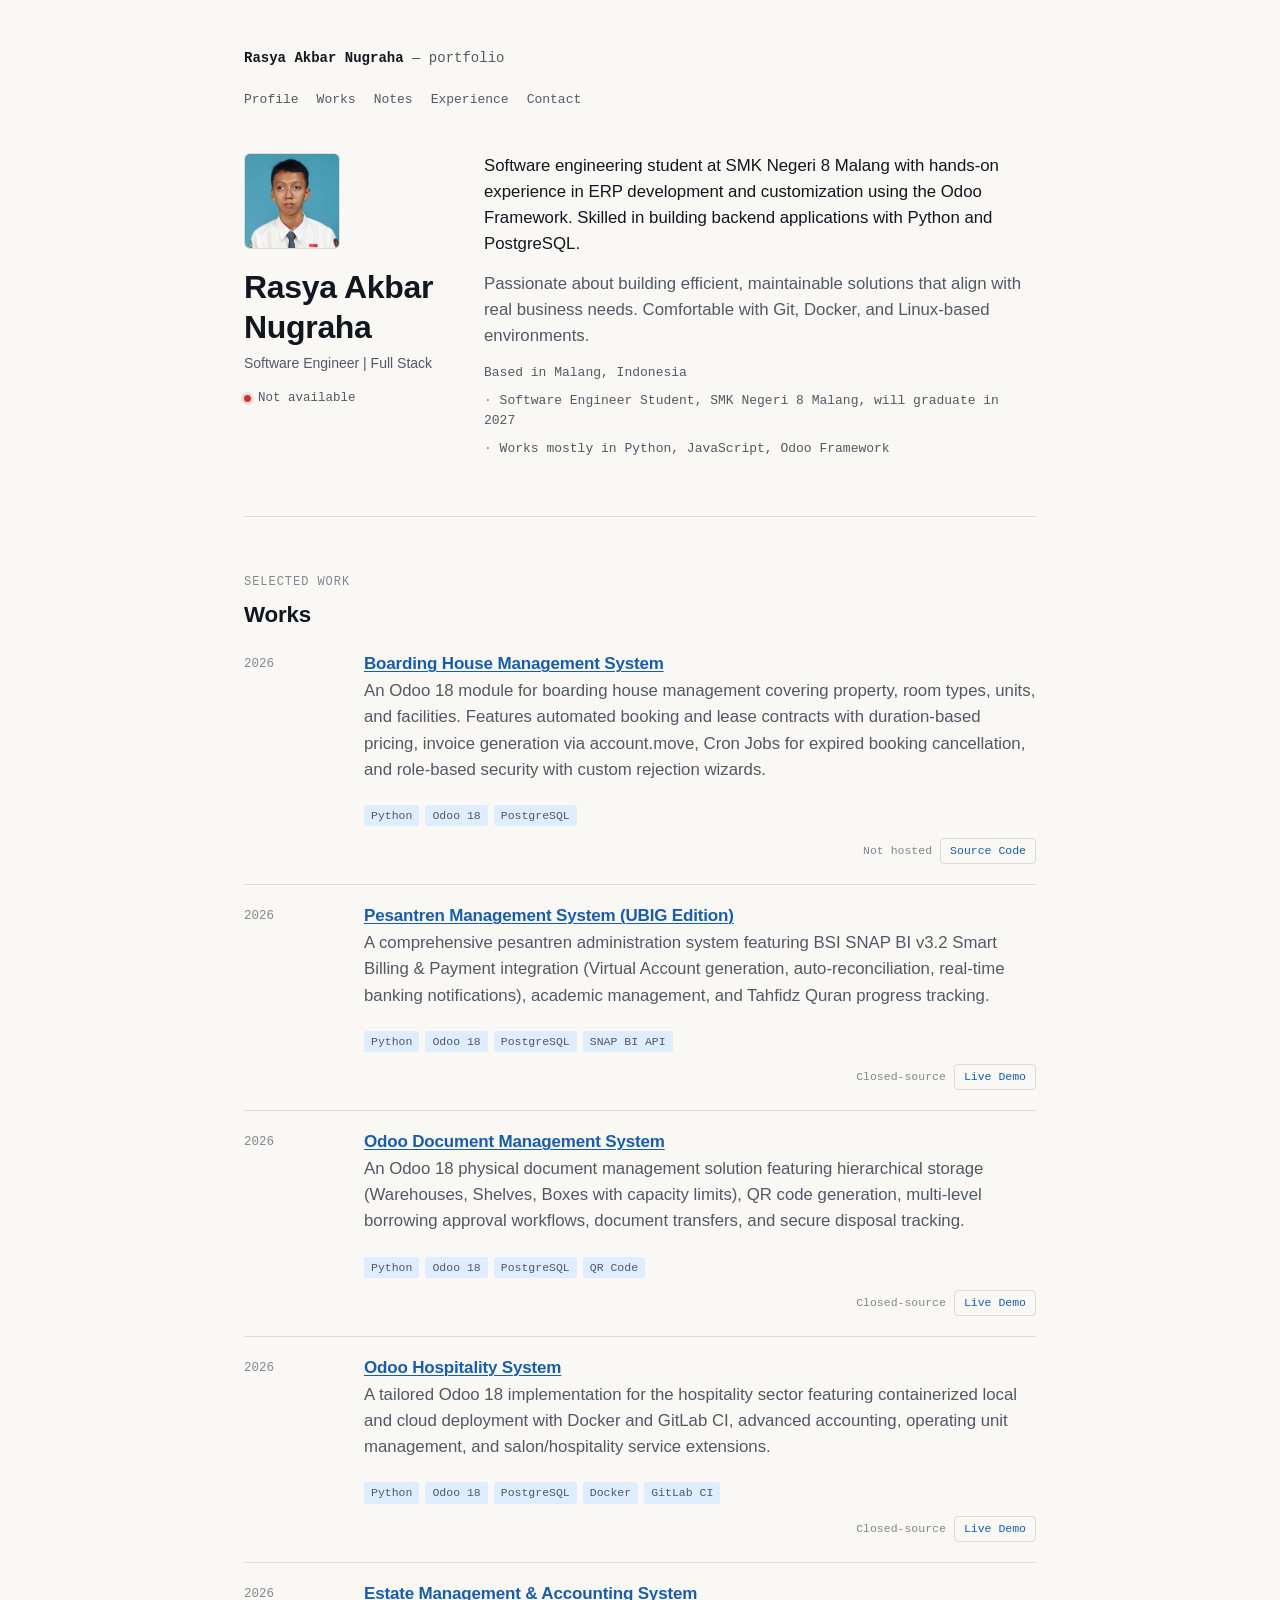
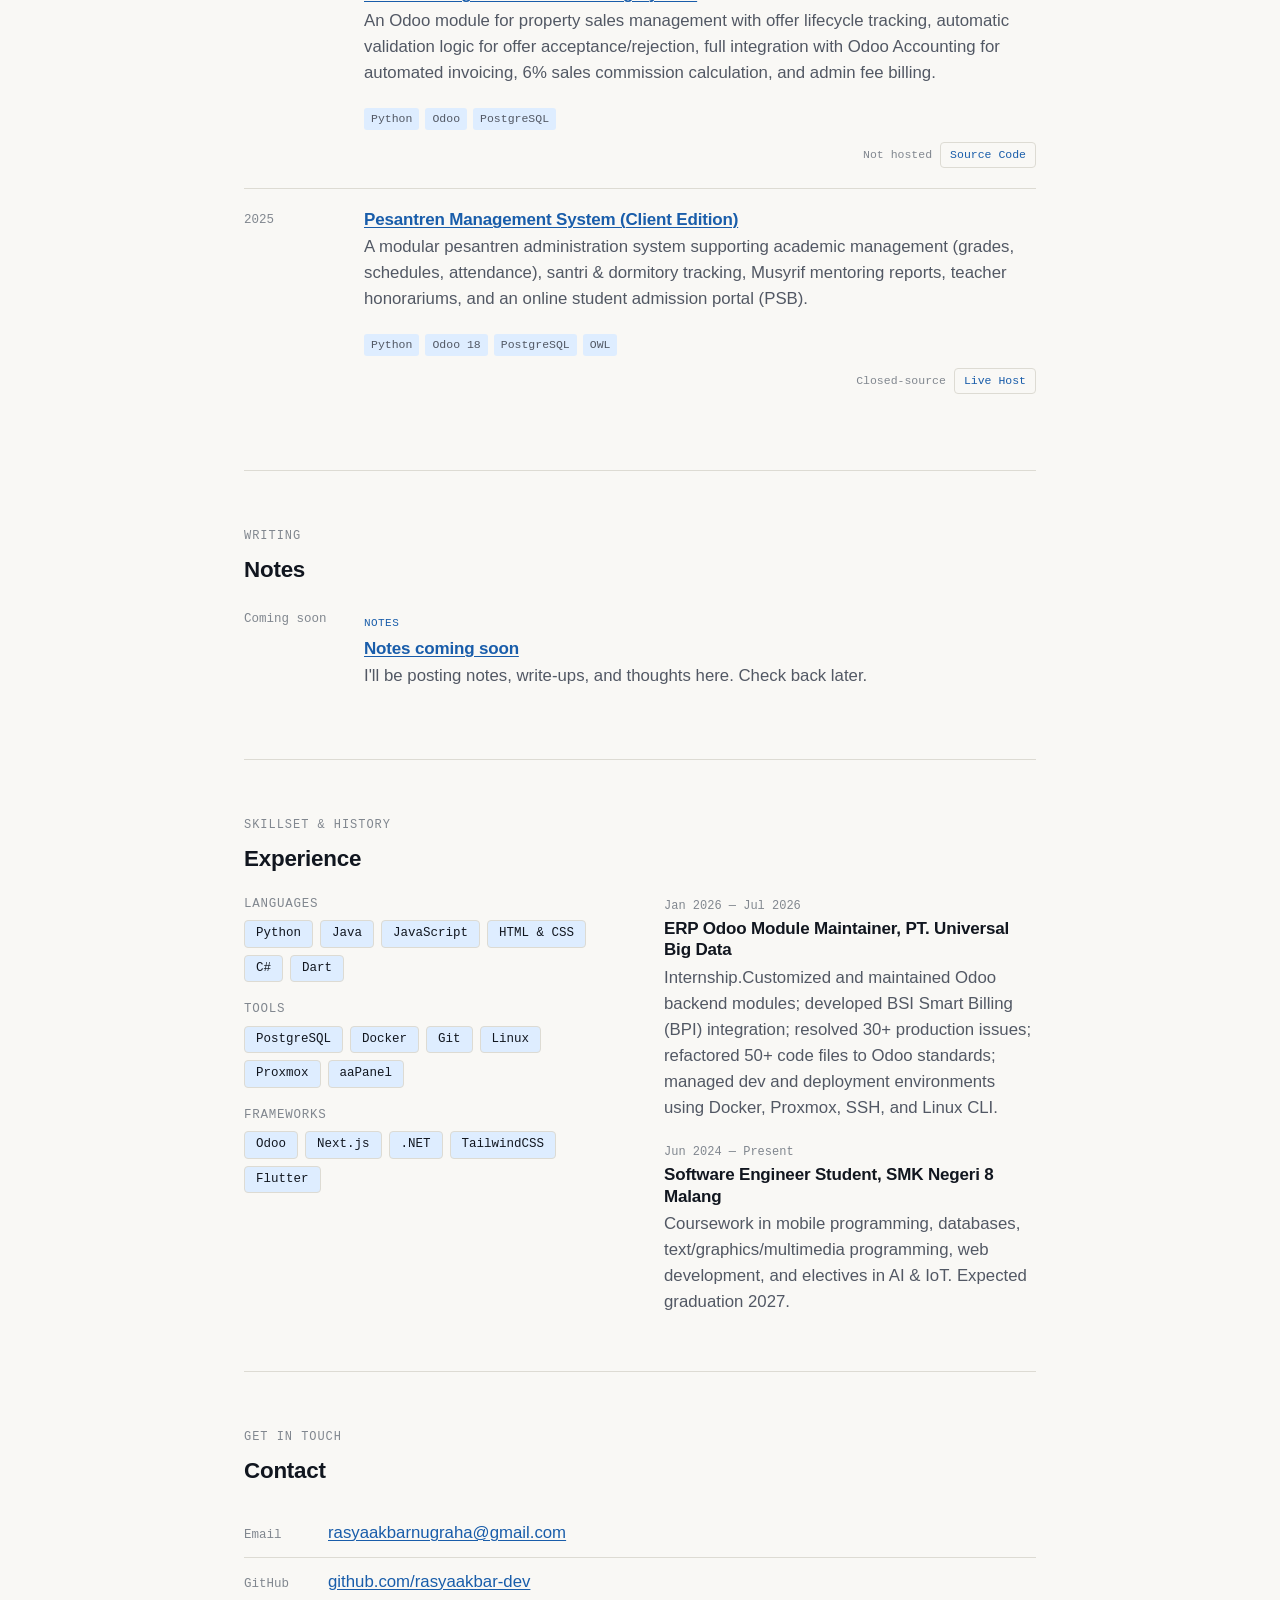
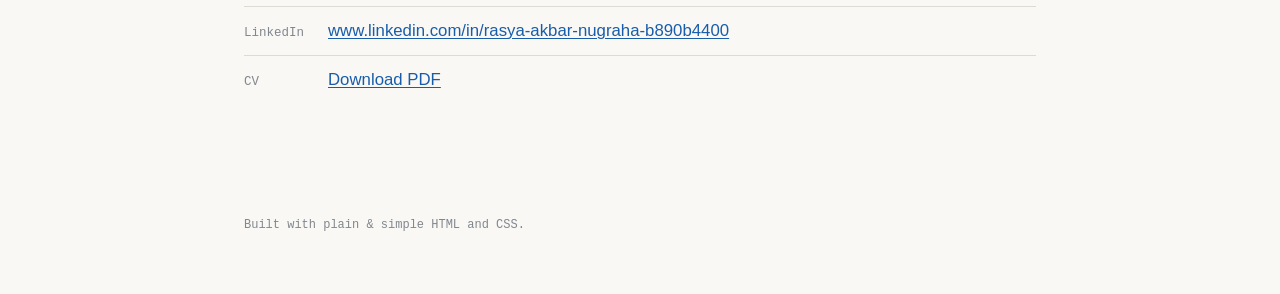
==== commit 76413af1: "feat: improve layout and styling in home.css, update index.html metadata" ====
--- a/index.html
+++ b/index.html
@@ -9,12 +9,18 @@
         <meta name="description"
             content="Portfolio of Rasya Akbar Nugraha, a software engineering student specializing in ERP development with Odoo, full-stack applications, and backend systems.">
         <meta name="author" content="Rasya Akbar Nugraha">
-        <!-- <meta name="generator" content="HTML & CSS"> -->
         <meta name="keywords"
             content="portfolio, software engineer, Odoo, ERP, Python, PostgreSQL, full stack, Rasya Akbar Nugraha">
 
-        <meta name="color-scheme" content="light">
+        <meta name="color-scheme" content="light dark">
         <link href="home.css" rel="stylesheet">
+        <link rel="icon" href="assets/img/favicon.ico">
+
+        <meta property="og:title" content="Rasya Akbar Nugraha | Software Engineer">
+        <meta property="og:description"
+            content="Portfolio of Rasya Akbar Nugraha, a software engineering student specializing in ERP development with Odoo, full-stack applications, and backend systems.">
+        <meta property="og:type" content="website">
+        <meta property="og:image" content="assets/img/profile.jpg">
     </head>
 
     <body>
@@ -38,7 +44,7 @@
             <!-- 1. PROFILE -->
             <section id="profile" aria-labelledby="profile-heading">
                 <div>
-                    <div aria-label="Profile photo of Rasya Akbar Nugraha">
+                    <div aria-hidden="true">
                         <img src="assets/img/profile.jpg" alt="Rasya Akbar Nugraha" onerror="this.style.display='none'">
                     </div>
                     <div>
@@ -87,9 +93,9 @@
                             <li>PostgreSQL</li>
                         </ul>
                         <div>
+                            <span>Not hosted</span>
                             <a href="https://github.com/rasyaakbar-dev/odoo-module" target="_blank"
                                 rel="noopener noreferrer">Source Code</a>
-                            <span>Not hosted</span>
                         </div>
                     </div>
                 </article>
@@ -182,9 +188,9 @@
                             <li>PostgreSQL</li>
                         </ul>
                         <div>
+                            <span>Not hosted</span>
                             <a href="https://github.com/rasyaakbar-dev/odoo-module" target="_blank"
                                 rel="noopener noreferrer">Source Code</a>
-                            <span>Not hosted</span>
                         </div>
                     </div>
                 </article>
@@ -312,9 +318,8 @@
                     </li>
                     <li>
                         <span>CV</span>
-                        <a href="assets/doc/Curriculum Vitae (CV).pdf" target="_blank"
-                            rel="noopener noreferrer">Download
-                            PDF</a>
+                        <a href="assets/doc/rasya-akbar-nugraha-cv.pdf" target="_blank"
+                            rel="noopener noreferrer">Download PDF</a>
                     </li>
                 </ul>
             </section>
--- a/home.css
+++ b/home.css
@@ -221,7 +221,7 @@
             flex-direction: column;
             gap: 14px;
 
-            & > div:first-child {
+            &>div:first-child {
                 /* avatar: portrait photo with RAN initials fallback */
                 position: relative;
                 overflow: hidden;
@@ -350,7 +350,7 @@
             padding-top: 2px;
         }
 
-        & > div {
+        &>div {
             display: flex;
             flex-direction: column;
 
@@ -360,7 +360,7 @@
                 margin: 0 0 4px;
             }
 
-            & > p {
+            &>p {
                 color: var(--fg-muted);
             }
 
@@ -381,9 +381,8 @@
             }
 
             /* project links / status row */
-            & > div {
-                margin-top: auto;
-                padding-top: 12px;
+            &>div {
+                margin-top: 12px;
                 align-self: flex-end;
                 display: flex;
                 align-items: center;
